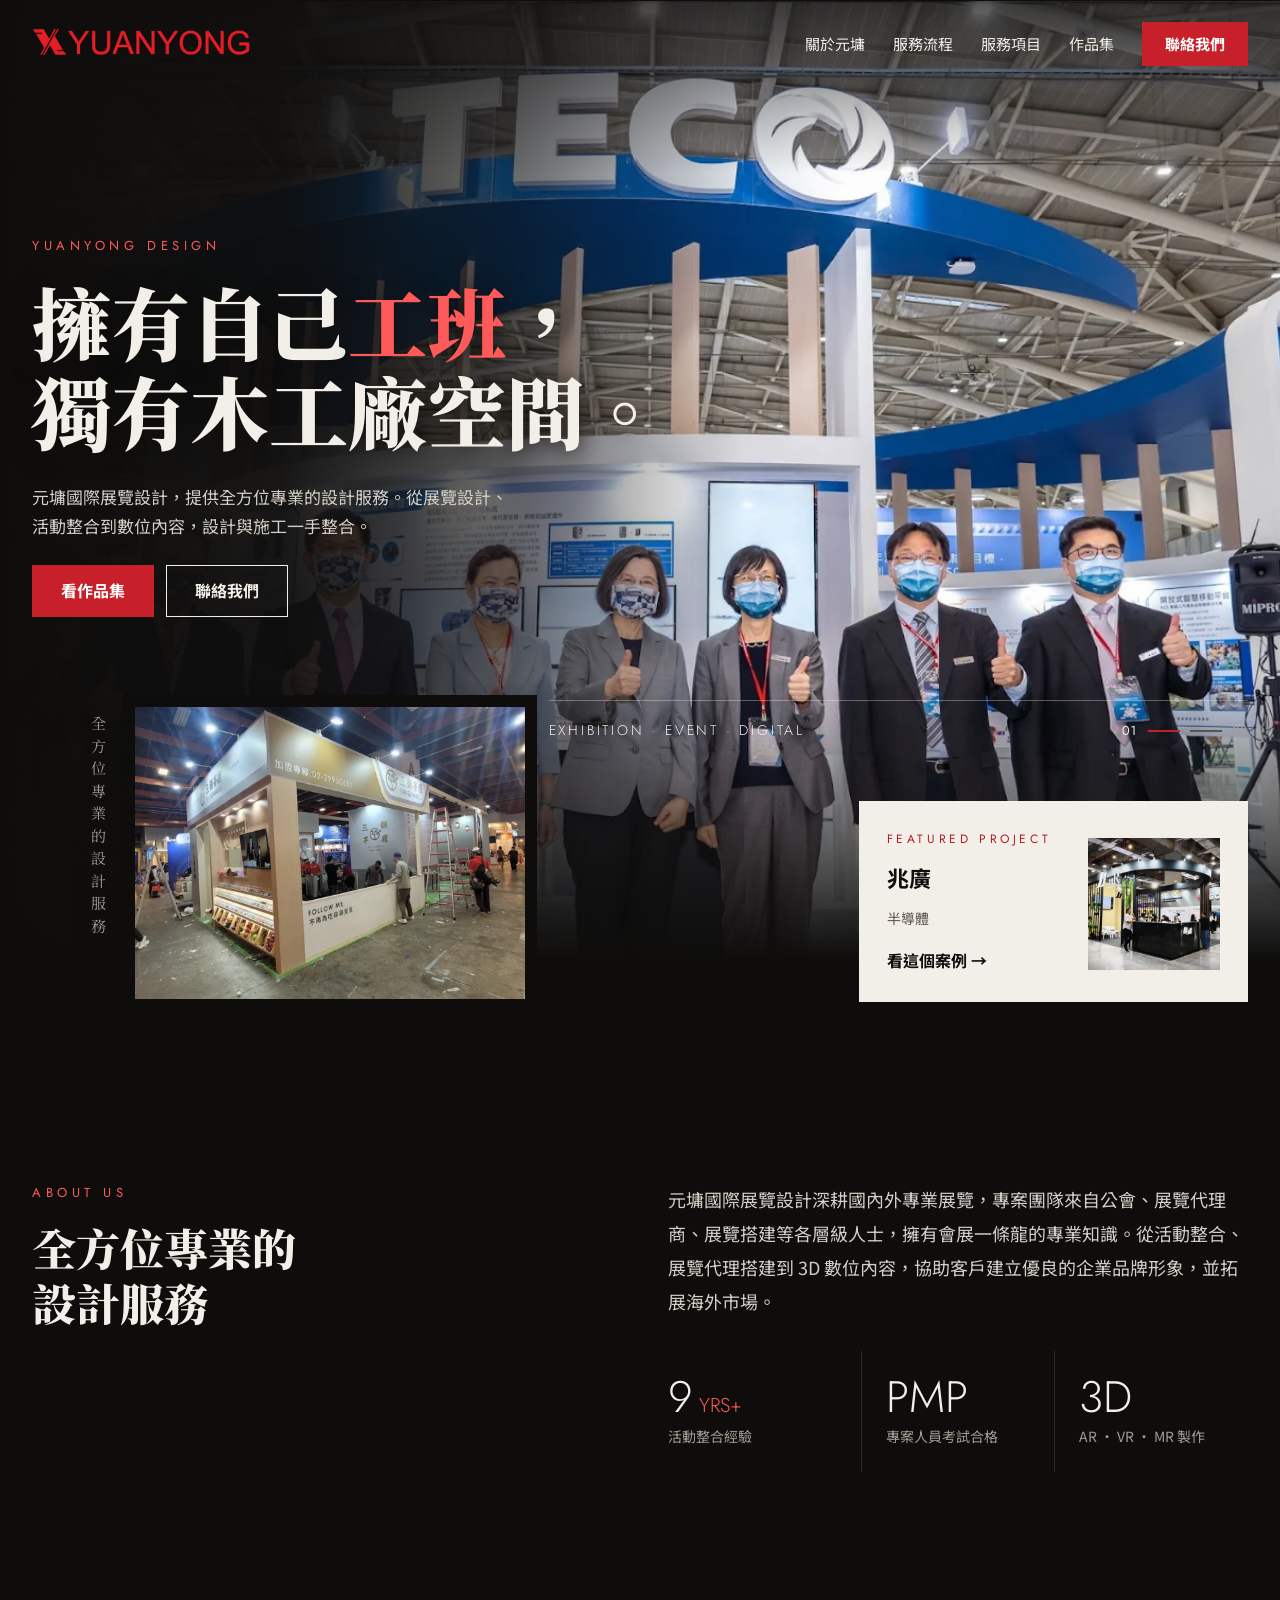
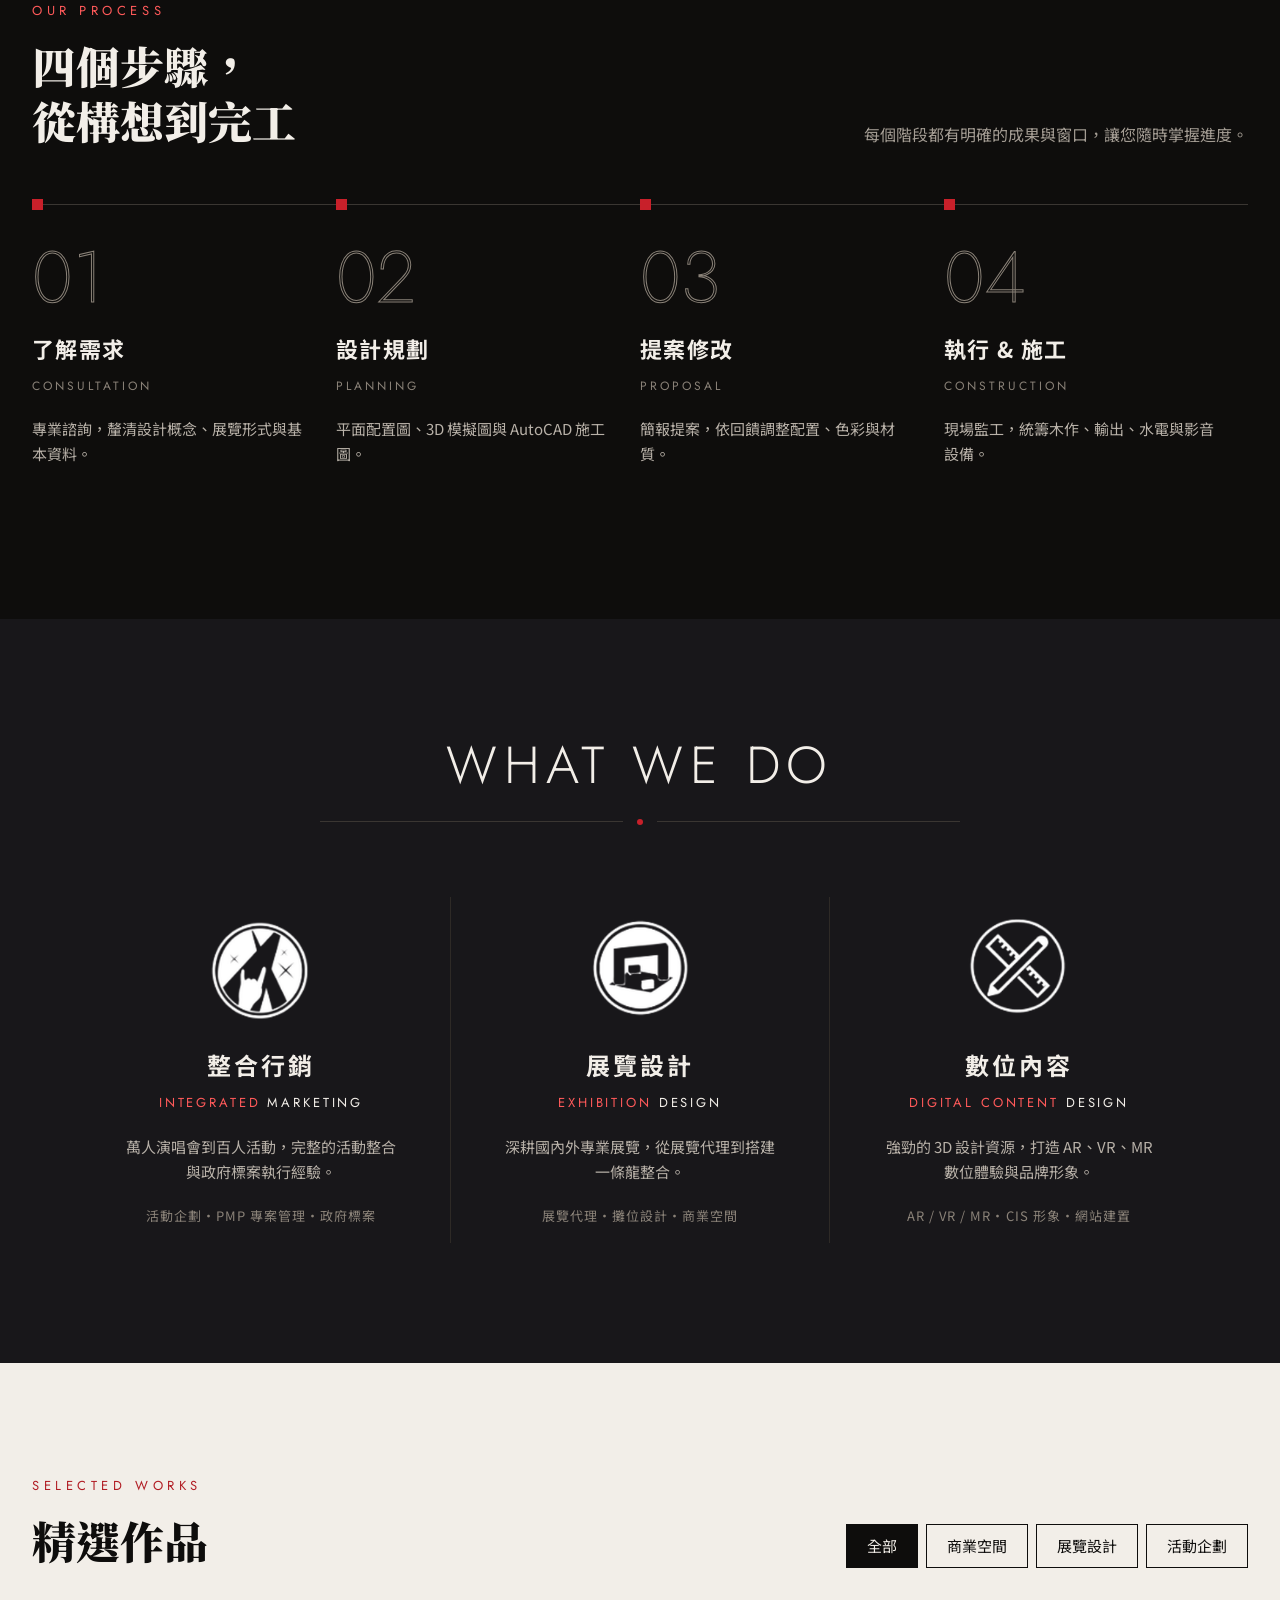
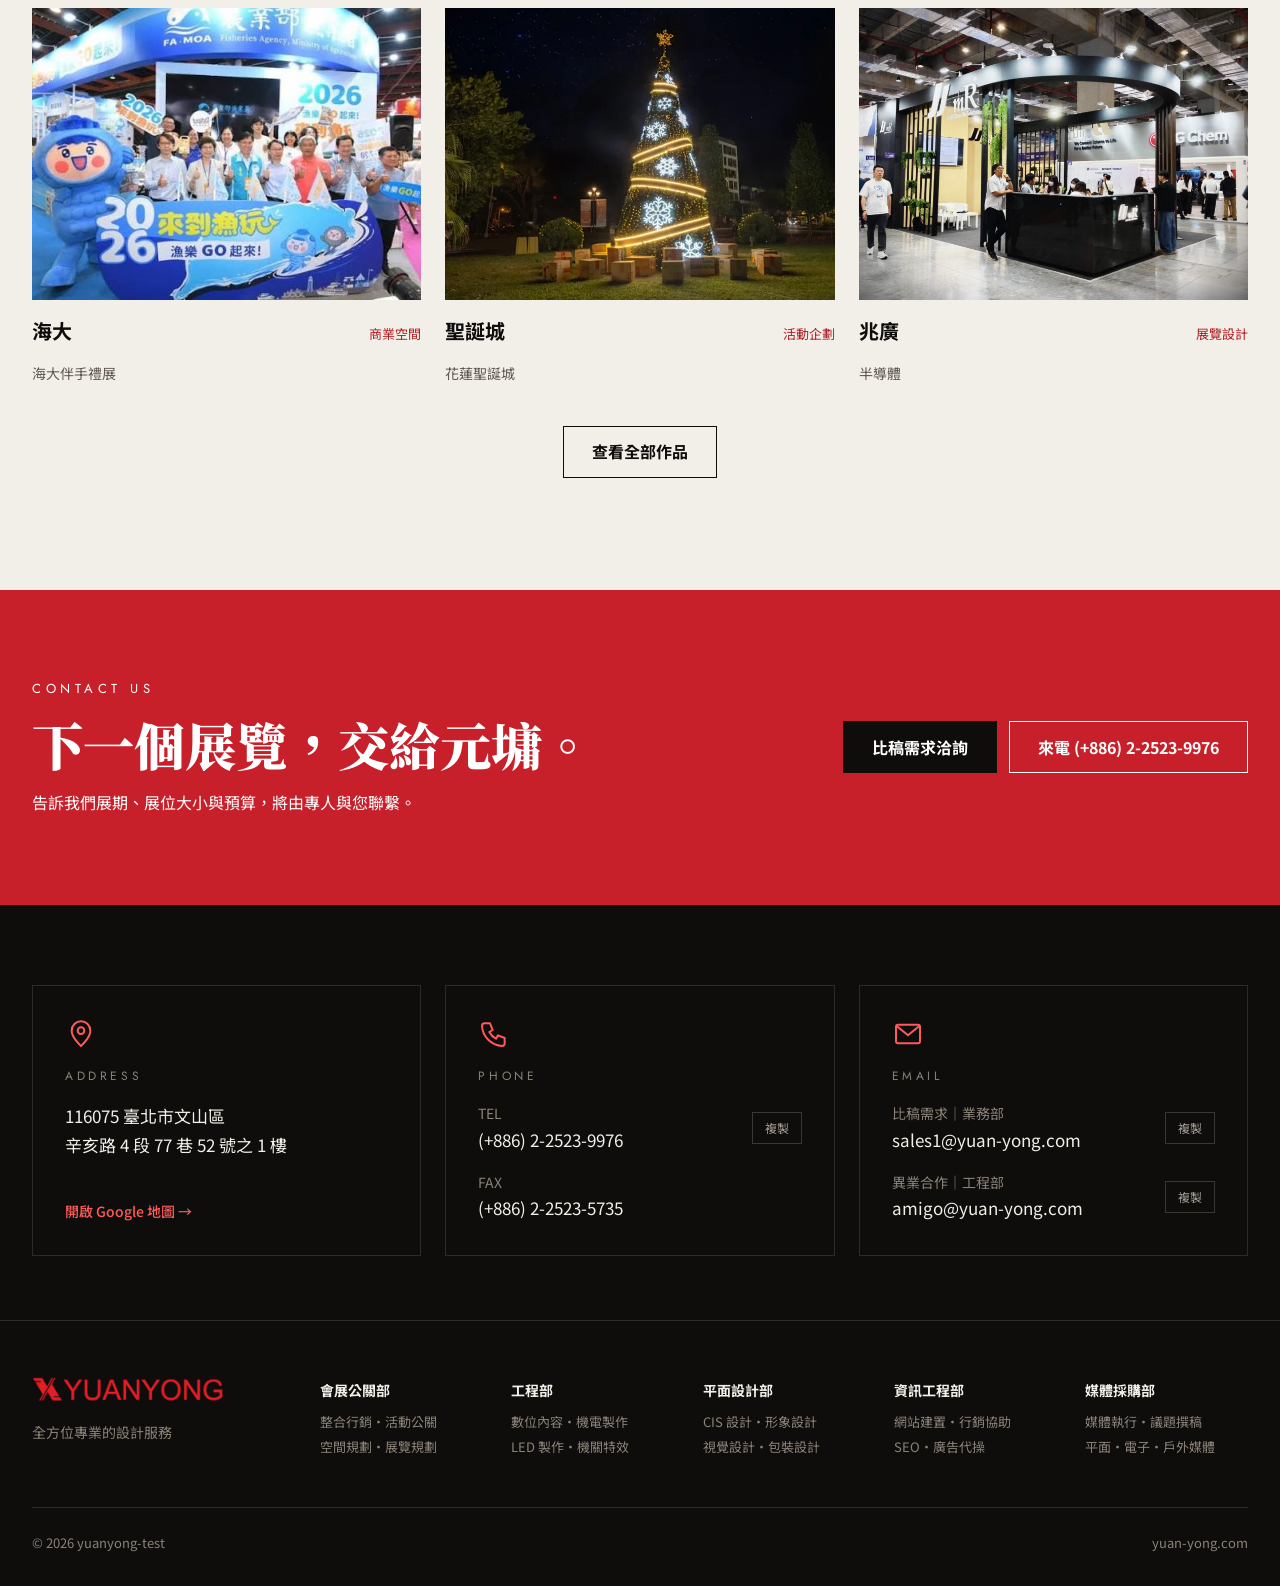
==== index.html @ bd498bcc "元墉官網靜態預覽版" ====
<!doctype html>
<html lang="zh-TW">
<head>
<meta name="robots" content="noindex, nofollow">
<meta charset="UTF-8">
<meta name="viewport" content="width=device-width, initial-scale=1, viewport-fit=cover">
<title>yuanyong-test</title>

<link rel='dns-prefetch' href='./' />
<link rel='dns-prefetch' href='//fonts.googleapis.com' />
<link href='https://fonts.gstatic.com' crossorigin rel='preconnect' />
<style id="wp-img-auto-sizes-contain-inline-css">
img:is([sizes=auto i],[sizes^="auto," i]){contain-intrinsic-size:3000px 1500px}
/*# sourceURL=wp-img-auto-sizes-contain-inline-css */
</style>
<style id="wp-block-library-inline-css">
:root{--wp-block-synced-color:#7a00df;--wp-block-synced-color--rgb:122,0,223;--wp-bound-block-color:var(--wp-block-synced-color);--wp-editor-canvas-background:#ddd;--wp-admin-theme-color:#007cba;--wp-admin-theme-color--rgb:0,124,186;--wp-admin-theme-color-darker-10:#006ba1;--wp-admin-theme-color-darker-10--rgb:0,107,160.5;--wp-admin-theme-color-darker-20:#005a87;--wp-admin-theme-color-darker-20--rgb:0,90,135;--wp-admin-border-width-focus:2px}@media (min-resolution:192dpi){:root{--wp-admin-border-width-focus:1.5px}}.wp-element-button{cursor:pointer}:root .has-very-light-gray-background-color{background-color:#eee}:root .has-very-dark-gray-background-color{background-color:#313131}:root .has-very-light-gray-color{color:#eee}:root .has-very-dark-gray-color{color:#313131}:root .has-vivid-green-cyan-to-vivid-cyan-blue-gradient-background{background:linear-gradient(135deg,#00d084,#0693e3)}:root .has-purple-crush-gradient-background{background:linear-gradient(135deg,#34e2e4,#4721fb 50%,#ab1dfe)}:root .has-hazy-dawn-gradient-background{background:linear-gradient(135deg,#faaca8,#dad0ec)}:root .has-subdued-olive-gradient-background{background:linear-gradient(135deg,#fafae1,#67a671)}:root .has-atomic-cream-gradient-background{background:linear-gradient(135deg,#fdd79a,#004a59)}:root .has-nightshade-gradient-background{background:linear-gradient(135deg,#330968,#31cdcf)}:root .has-midnight-gradient-background{background:linear-gradient(135deg,#020381,#2874fc)}:root{--wp--preset--font-size--normal:16px;--wp--preset--font-size--huge:42px}.has-regular-font-size{font-size:1em}.has-larger-font-size{font-size:2.625em}.has-normal-font-size{font-size:var(--wp--preset--font-size--normal)}.has-huge-font-size{font-size:var(--wp--preset--font-size--huge)}:root .has-text-align-center{text-align:center}:root .has-text-align-left{text-align:left}:root .has-text-align-right{text-align:right}.has-fit-text{white-space:nowrap!important}#end-resizable-editor-section{display:none}.aligncenter{clear:both}.items-justified-left{justify-content:flex-start}.items-justified-center{justify-content:center}.items-justified-right{justify-content:flex-end}.items-justified-space-between{justify-content:space-between}.screen-reader-text{word-wrap:normal!important;border:0;clip-path:inset(50%);height:1px;margin:-1px;overflow:hidden;padding:0;position:absolute;width:1px;word-break:normal!important}.screen-reader-text:focus{background-color:#ddd;clip-path:none;color:#444;display:block;font-size:1em;height:auto;left:5px;line-height:normal;padding:15px 23px 14px;text-decoration:none;top:5px;width:auto;z-index:100000}html :where(.has-border-color){border-style:solid}html :where([style^=border-color],[style*=";border-color"],[style*="; border-color"]){border-style:solid}html :where([style^=border-top-color],[style*=";border-top-color"],[style*="; border-top-color"]){border-top-style:solid}html :where([style^=border-right-color],[style*=";border-right-color"],[style*="; border-right-color"]){border-right-style:solid}html :where([style^=border-bottom-color],[style*=";border-bottom-color"],[style*="; border-bottom-color"]){border-bottom-style:solid}html :where([style^=border-left-color],[style*=";border-left-color"],[style*="; border-left-color"]){border-left-style:solid}html :where([style^=border-width],[style*=";border-width"],[style*="; border-width"]){border-style:solid}html :where([style^=border-top-width],[style*=";border-top-width"],[style*="; border-top-width"]){border-top-style:solid}html :where([style^=border-right-width],[style*=";border-right-width"],[style*="; border-right-width"]){border-right-style:solid}html :where([style^=border-bottom-width],[style*=";border-bottom-width"],[style*="; border-bottom-width"]){border-bottom-style:solid}html :where([style^=border-left-width],[style*=";border-left-width"],[style*="; border-left-width"]){border-left-style:solid}html :where(img[class*=wp-image-]){height:auto;max-width:100%}:where(figure){margin:0 0 1em}html :where(.is-position-sticky){--wp-admin--admin-bar--position-offset:var(--wp-admin--admin-bar--height,0px)}@media screen and (max-width:600px){html :where(.is-position-sticky){--wp-admin--admin-bar--position-offset:0px}}

/*# sourceURL=/wp-includes/css/dist/block-library/common.min.css */
</style>
<style id="classic-theme-styles-inline-css">
/*! This file is auto-generated */
.wp-block-button__link{color:#fff;background-color:#32373c;border-radius:9999px;box-shadow:none;text-decoration:none;padding:calc(.667em + 2px) calc(1.333em + 2px);font-size:1.125em}.wp-block-file__button{background:#32373c;color:#fff;text-decoration:none}
/*# sourceURL=/wp-includes/css/classic-themes.min.css */
</style>

<style id="global-styles-inline-css">
:root{--wp--preset--aspect-ratio--square: 1;--wp--preset--aspect-ratio--4-3: 4/3;--wp--preset--aspect-ratio--3-4: 3/4;--wp--preset--aspect-ratio--3-2: 3/2;--wp--preset--aspect-ratio--2-3: 2/3;--wp--preset--aspect-ratio--16-9: 16/9;--wp--preset--aspect-ratio--9-16: 9/16;--wp--preset--color--black: #000000;--wp--preset--color--cyan-bluish-gray: #abb8c3;--wp--preset--color--white: #ffffff;--wp--preset--color--pale-pink: #f78da7;--wp--preset--color--vivid-red: #cf2e2e;--wp--preset--color--luminous-vivid-orange: #ff6900;--wp--preset--color--luminous-vivid-amber: #fcb900;--wp--preset--color--light-green-cyan: #7bdcb5;--wp--preset--color--vivid-green-cyan: #00d084;--wp--preset--color--pale-cyan-blue: #8ed1fc;--wp--preset--color--vivid-cyan-blue: #0693e3;--wp--preset--color--vivid-purple: #9b51e0;--wp--preset--gradient--vivid-cyan-blue-to-vivid-purple: linear-gradient(135deg,rgb(6,147,227) 0%,rgb(155,81,224) 100%);--wp--preset--gradient--light-green-cyan-to-vivid-green-cyan: linear-gradient(135deg,rgb(122,220,180) 0%,rgb(0,208,130) 100%);--wp--preset--gradient--luminous-vivid-amber-to-luminous-vivid-orange: linear-gradient(135deg,rgb(252,185,0) 0%,rgb(255,105,0) 100%);--wp--preset--gradient--luminous-vivid-orange-to-vivid-red: linear-gradient(135deg,rgb(255,105,0) 0%,rgb(207,46,46) 100%);--wp--preset--gradient--very-light-gray-to-cyan-bluish-gray: linear-gradient(135deg,rgb(238,238,238) 0%,rgb(169,184,195) 100%);--wp--preset--gradient--cool-to-warm-spectrum: linear-gradient(135deg,rgb(74,234,220) 0%,rgb(151,120,209) 20%,rgb(207,42,186) 40%,rgb(238,44,130) 60%,rgb(251,105,98) 80%,rgb(254,248,76) 100%);--wp--preset--gradient--blush-light-purple: linear-gradient(135deg,rgb(255,206,236) 0%,rgb(152,150,240) 100%);--wp--preset--gradient--blush-bordeaux: linear-gradient(135deg,rgb(254,205,165) 0%,rgb(254,45,45) 50%,rgb(107,0,62) 100%);--wp--preset--gradient--luminous-dusk: linear-gradient(135deg,rgb(255,203,112) 0%,rgb(199,81,192) 50%,rgb(65,88,208) 100%);--wp--preset--gradient--pale-ocean: linear-gradient(135deg,rgb(255,245,203) 0%,rgb(182,227,212) 50%,rgb(51,167,181) 100%);--wp--preset--gradient--electric-grass: linear-gradient(135deg,rgb(202,248,128) 0%,rgb(113,206,126) 100%);--wp--preset--gradient--midnight: linear-gradient(135deg,rgb(2,3,129) 0%,rgb(40,116,252) 100%);--wp--preset--font-size--small: 13px;--wp--preset--font-size--medium: 20px;--wp--preset--font-size--large: 36px;--wp--preset--font-size--x-large: 42px;--wp--preset--spacing--20: 0.44rem;--wp--preset--spacing--30: 0.67rem;--wp--preset--spacing--40: 1rem;--wp--preset--spacing--50: 1.5rem;--wp--preset--spacing--60: 2.25rem;--wp--preset--spacing--70: 3.38rem;--wp--preset--spacing--80: 5.06rem;--wp--preset--shadow--natural: 6px 6px 9px rgba(0, 0, 0, 0.2);--wp--preset--shadow--deep: 12px 12px 50px rgba(0, 0, 0, 0.4);--wp--preset--shadow--sharp: 6px 6px 0px rgba(0, 0, 0, 0.2);--wp--preset--shadow--outlined: 6px 6px 0px -3px rgb(255, 255, 255), 6px 6px rgb(0, 0, 0);--wp--preset--shadow--crisp: 6px 6px 0px rgb(0, 0, 0);}.wp-block-button{--wp--preset--dimension--25: 25%;--wp--preset--dimension--50: 50%;--wp--preset--dimension--75: 75%;--wp--preset--dimension--100: 100%;}:where(body) { margin: 0; }:where(.is-layout-flex){gap: 0.5em;}:where(.is-layout-grid){gap: 0.5em;}body .is-layout-flex{display: flex;}.is-layout-flex{flex-wrap: wrap;align-items: center;}.is-layout-flex > :is(*, div){margin: 0;}body .is-layout-grid{display: grid;}.is-layout-grid > :is(*, div){margin: 0;}body{padding-top: 0px;padding-right: 0px;padding-bottom: 0px;padding-left: 0px;}:root :where(.wp-element-button, .wp-block-button__link){background-color: #32373c;border-width: 0;color: #fff;font-family: inherit;font-size: inherit;font-style: inherit;font-weight: inherit;letter-spacing: inherit;line-height: inherit;padding-top: calc(0.667em + 2px);padding-right: calc(1.333em + 2px);padding-bottom: calc(0.667em + 2px);padding-left: calc(1.333em + 2px);text-decoration: none;text-transform: inherit;}.has-black-color{color: var(--wp--preset--color--black) !important;}.has-cyan-bluish-gray-color{color: var(--wp--preset--color--cyan-bluish-gray) !important;}.has-white-color{color: var(--wp--preset--color--white) !important;}.has-pale-pink-color{color: var(--wp--preset--color--pale-pink) !important;}.has-vivid-red-color{color: var(--wp--preset--color--vivid-red) !important;}.has-luminous-vivid-orange-color{color: var(--wp--preset--color--luminous-vivid-orange) !important;}.has-luminous-vivid-amber-color{color: var(--wp--preset--color--luminous-vivid-amber) !important;}.has-light-green-cyan-color{color: var(--wp--preset--color--light-green-cyan) !important;}.has-vivid-green-cyan-color{color: var(--wp--preset--color--vivid-green-cyan) !important;}.has-pale-cyan-blue-color{color: var(--wp--preset--color--pale-cyan-blue) !important;}.has-vivid-cyan-blue-color{color: var(--wp--preset--color--vivid-cyan-blue) !important;}.has-vivid-purple-color{color: var(--wp--preset--color--vivid-purple) !important;}.has-black-background-color{background-color: var(--wp--preset--color--black) !important;}.has-cyan-bluish-gray-background-color{background-color: var(--wp--preset--color--cyan-bluish-gray) !important;}.has-white-background-color{background-color: var(--wp--preset--color--white) !important;}.has-pale-pink-background-color{background-color: var(--wp--preset--color--pale-pink) !important;}.has-vivid-red-background-color{background-color: var(--wp--preset--color--vivid-red) !important;}.has-luminous-vivid-orange-background-color{background-color: var(--wp--preset--color--luminous-vivid-orange) !important;}.has-luminous-vivid-amber-background-color{background-color: var(--wp--preset--color--luminous-vivid-amber) !important;}.has-light-green-cyan-background-color{background-color: var(--wp--preset--color--light-green-cyan) !important;}.has-vivid-green-cyan-background-color{background-color: var(--wp--preset--color--vivid-green-cyan) !important;}.has-pale-cyan-blue-background-color{background-color: var(--wp--preset--color--pale-cyan-blue) !important;}.has-vivid-cyan-blue-background-color{background-color: var(--wp--preset--color--vivid-cyan-blue) !important;}.has-vivid-purple-background-color{background-color: var(--wp--preset--color--vivid-purple) !important;}.has-black-border-color{border-color: var(--wp--preset--color--black) !important;}.has-cyan-bluish-gray-border-color{border-color: var(--wp--preset--color--cyan-bluish-gray) !important;}.has-white-border-color{border-color: var(--wp--preset--color--white) !important;}.has-pale-pink-border-color{border-color: var(--wp--preset--color--pale-pink) !important;}.has-vivid-red-border-color{border-color: var(--wp--preset--color--vivid-red) !important;}.has-luminous-vivid-orange-border-color{border-color: var(--wp--preset--color--luminous-vivid-orange) !important;}.has-luminous-vivid-amber-border-color{border-color: var(--wp--preset--color--luminous-vivid-amber) !important;}.has-light-green-cyan-border-color{border-color: var(--wp--preset--color--light-green-cyan) !important;}.has-vivid-green-cyan-border-color{border-color: var(--wp--preset--color--vivid-green-cyan) !important;}.has-pale-cyan-blue-border-color{border-color: var(--wp--preset--color--pale-cyan-blue) !important;}.has-vivid-cyan-blue-border-color{border-color: var(--wp--preset--color--vivid-cyan-blue) !important;}.has-vivid-purple-border-color{border-color: var(--wp--preset--color--vivid-purple) !important;}.has-vivid-cyan-blue-to-vivid-purple-gradient-background{background: var(--wp--preset--gradient--vivid-cyan-blue-to-vivid-purple) !important;}.has-light-green-cyan-to-vivid-green-cyan-gradient-background{background: var(--wp--preset--gradient--light-green-cyan-to-vivid-green-cyan) !important;}.has-luminous-vivid-amber-to-luminous-vivid-orange-gradient-background{background: var(--wp--preset--gradient--luminous-vivid-amber-to-luminous-vivid-orange) !important;}.has-luminous-vivid-orange-to-vivid-red-gradient-background{background: var(--wp--preset--gradient--luminous-vivid-orange-to-vivid-red) !important;}.has-very-light-gray-to-cyan-bluish-gray-gradient-background{background: var(--wp--preset--gradient--very-light-gray-to-cyan-bluish-gray) !important;}.has-cool-to-warm-spectrum-gradient-background{background: var(--wp--preset--gradient--cool-to-warm-spectrum) !important;}.has-blush-light-purple-gradient-background{background: var(--wp--preset--gradient--blush-light-purple) !important;}.has-blush-bordeaux-gradient-background{background: var(--wp--preset--gradient--blush-bordeaux) !important;}.has-luminous-dusk-gradient-background{background: var(--wp--preset--gradient--luminous-dusk) !important;}.has-pale-ocean-gradient-background{background: var(--wp--preset--gradient--pale-ocean) !important;}.has-electric-grass-gradient-background{background: var(--wp--preset--gradient--electric-grass) !important;}.has-midnight-gradient-background{background: var(--wp--preset--gradient--midnight) !important;}.has-small-font-size{font-size: var(--wp--preset--font-size--small) !important;}.has-medium-font-size{font-size: var(--wp--preset--font-size--medium) !important;}.has-large-font-size{font-size: var(--wp--preset--font-size--large) !important;}.has-x-large-font-size{font-size: var(--wp--preset--font-size--x-large) !important;}
/*# sourceURL=global-styles-inline-css */
</style>

<link rel='stylesheet' id='yy-fonts-css' href='https://fonts.googleapis.com/css2?family=Noto+Sans+TC:wght@400;500;700&#038;family=Noto+Serif+TC:wght@600;900&#038;family=Jost:wght@200;300;400;500&#038;display=swap' media='all' />
<link rel='stylesheet' id='yy-main-css' href='wp-content/themes/yuanyong/assets/css/main.css' media='all' />
</head>
<body class="home blog wp-theme-yuanyong">

<header class="site-header">
	<div class="wrap">
		<a class="logo" href="./" aria-label="yuanyong-test 首頁"><img src="wp-content/themes/yuanyong/assets/img/logo-red.png" alt="yuanyong-test" style="height:32px;width:auto"></a>
		<button class="menu-btn" type="button" aria-expanded="false" aria-controls="site-nav" aria-label="開啟選單">
			<svg viewBox="0 0 24 24" fill="none" stroke="currentColor" stroke-width="1.5" aria-hidden="true"><path d="M3 7h18M3 12h18M3 17h18"></path></svg>
		</button>
		<nav class="nav" id="site-nav" aria-label="主選單">
			<a href="./#about">關於元墉</a>
			<a href="./#process">服務流程</a>
			<a href="./#service">服務項目</a>
			<a href="works/">作品集</a>
			<a class="btn btn-red" href="./#contact">聯絡我們</a>
		</nav>
	</div>
</header>

<main id="top">

	<section class="hero" aria-label="首頁主視覺">
		<div class="hero-slides">
												<div class="media is-active"><img width="1360" height="906" src="wp-content/uploads/2026/10/unnamed-1.webp" class="attachment-yy-hero size-yy-hero" alt="" loading="eager" fetchpriority="high" decoding="async" srcset="wp-content/uploads/2026/10/unnamed-1.webp 1360w, wp-content/uploads/2026/10/unnamed-1-300x200.webp 300w, wp-content/uploads/2026/10/unnamed-1-1024x682.webp 1024w, wp-content/uploads/2026/10/unnamed-1-768x512.webp 768w" sizes="(max-width: 1360px) 100vw, 1360px" /></div>
									<div class="media"><img width="1360" height="767" src="wp-content/uploads/2026/10/unnamed.webp" class="attachment-yy-hero size-yy-hero" alt="" loading="lazy" fetchpriority="auto" decoding="async" srcset="wp-content/uploads/2026/10/unnamed.webp 1360w, wp-content/uploads/2026/10/unnamed-300x169.webp 300w, wp-content/uploads/2026/10/unnamed-1024x578.webp 1024w, wp-content/uploads/2026/10/unnamed-768x433.webp 768w" sizes="auto, (max-width: 1360px) 100vw, 1360px" /></div>
									</div>
		<div class="hero-fade" aria-hidden="true"></div>

		<div class="wrap hero-grid">
			<div class="hero-title">
				<p class="eyebrow">YUANYONG DESIGN</p>
				<h1>擁有自己<em>工班</em>，<br>
獨有木工廠空間。</h1>
			</div>
			<div class="hero-intro">
				<p>元墉國際展覽設計，提供全方位專業的設計服務。從展覽設計、活動整合到數位內容，設計與施工一手整合。</p>
				<div class="btn-row">
					<a class="btn btn-red" href="#works">看作品集</a>
					<a class="btn btn-line" href="#contact">聯絡我們</a>
				</div>
			</div>
			<div class="hero-bar">
				<div class="bar-in">
					<span class="tag">EXHIBITION · EVENT · DIGITAL</span>
											<div class="dots" role="group" aria-label="切換主視覺">
							<span class="cur">01</span>
															<button type="button" aria-label="第 1 張" aria-current="true"></button>
															<button type="button" aria-label="第 2 張" aria-current="false"></button>
														<span class="total">02</span>
						</div>
									</div>
			</div>
			<div class="hero-vert" aria-hidden="true">全方位專業的設計服務</div>
			<div class="media warm hero-detail"><img width="1024" height="578" src="wp-content/uploads/2026/10/unnamed-1024x578.webp" class="attachment-large size-large" alt="" loading="lazy" decoding="async" srcset="wp-content/uploads/2026/10/unnamed-1024x578.webp 1024w, wp-content/uploads/2026/10/unnamed-300x169.webp 300w, wp-content/uploads/2026/10/unnamed-768x433.webp 768w, wp-content/uploads/2026/10/unnamed.webp 1360w" sizes="auto, (max-width: 1024px) 100vw, 1024px" /></div>							<div class="hero-card">
											<a class="thumb" href="works/%E5%85%83%E5%A2%89test/" tabindex="-1" aria-hidden="true"><img width="960" height="720" src="wp-content/uploads/2026/10/%E5%85%86%E5%BB%A3%E5%AF%A6%E6%99%AF%E7%85%A7-960x720.jpg" class="attachment-yy-card size-yy-card wp-post-image" alt="" decoding="async" srcset="wp-content/uploads/2026/10/%E5%85%86%E5%BB%A3%E5%AF%A6%E6%99%AF%E7%85%A7-960x720.jpg 960w, wp-content/uploads/2026/10/%E5%85%86%E5%BB%A3%E5%AF%A6%E6%99%AF%E7%85%A7-300x225.jpg 300w, wp-content/uploads/2026/10/%E5%85%86%E5%BB%A3%E5%AF%A6%E6%99%AF%E7%85%A7-1024x768.jpg 1024w, wp-content/uploads/2026/10/%E5%85%86%E5%BB%A3%E5%AF%A6%E6%99%AF%E7%85%A7-768x576.jpg 768w, wp-content/uploads/2026/10/%E5%85%86%E5%BB%A3%E5%AF%A6%E6%99%AF%E7%85%A7.jpg 1477w" sizes="(max-width: 960px) 100vw, 960px" /></a>
										<span class="k">FEATURED PROJECT</span>
					<strong>兆廣</strong>
					<span>半導體</span>					<a href="works/%E5%85%83%E5%A2%89test/">看這個案例 →</a>
				</div>
					</div>
	</section>

	<section id="about" class="wrap about" aria-labelledby="about-title">
		<div>
			<p class="eyebrow">ABOUT US</p>
			<h2 class="h-serif" id="about-title">全方位專業的<br>
設計服務</h2>
		</div>
		<div class="body">
			<p>元墉國際展覽設計深耕國內外專業展覽，專案團隊來自公會、展覽代理商、展覽搭建等各層級人士，擁有會展一條龍的專業知識。從活動整合、展覽代理搭建到 3D 數位內容，協助客戶建立優良的企業品牌形象，並拓展海外市場。</p>
			<div class="stats">
															<div>
							<b>9<small> YRS+</small></b>
							<span>活動整合經驗</span>
						</div>
																				<div>
							<b>PMP</b>
							<span>專案人員考試合格</span>
						</div>
																				<div>
							<b>3D</b>
							<span>AR · VR · MR 製作</span>
						</div>
												</div>
		</div>
	</section>

	<section id="process" class="wrap process" aria-labelledby="process-title">
		<div class="sec-head">
			<div>
				<p class="eyebrow">OUR PROCESS</p>
				<h2 class="h-serif" id="process-title">四個步驟，<br>
從構想到完工</h2>
			</div>
			<p class="lede">每個階段都有明確的成果與窗口，讓您隨時掌握進度。</p>
		</div>
		<ol class="steps">
							<li class="step">
					<div class="step-top">
						<span class="step-num" aria-hidden="true">01</span>
					</div>
					<div class="step-head"><h3>了解需求</h3><span class="en">CONSULTATION</span></div>
					<p>專業諮詢，釐清設計概念、展覽形式與基本資料。</p>
				</li>
							<li class="step">
					<div class="step-top">
						<span class="step-num" aria-hidden="true">02</span>
					</div>
					<div class="step-head"><h3>設計規劃</h3><span class="en">PLANNING</span></div>
					<p>平面配置圖、3D 模擬圖與 AutoCAD 施工圖。</p>
				</li>
							<li class="step">
					<div class="step-top">
						<span class="step-num" aria-hidden="true">03</span>
					</div>
					<div class="step-head"><h3>提案修改</h3><span class="en">PROPOSAL</span></div>
					<p>簡報提案，依回饋調整配置、色彩與材質。</p>
				</li>
							<li class="step">
					<div class="step-top">
						<span class="step-num" aria-hidden="true">04</span>
					</div>
					<div class="step-head"><h3>執行 &amp; 施工</h3><span class="en">CONSTRUCTION</span></div>
					<p>現場監工，統籌木作、輸出、水電與影音設備。</p>
				</li>
					</ol>
	</section>

	<section id="service" class="services" aria-labelledby="service-title">
		<div class="wrap">
			<div class="center-head">
				<h2 class="h-latin" id="service-title">WHAT WE DO</h2>
				<div class="divider-dot" aria-hidden="true"><span></span><i></i><span></span></div>
			</div>
			<div class="svc-grid">
									<article class="svc">
						<img src="wp-content/themes/yuanyong/assets/img/icon-marketing.png" alt="" width="112" height="112">						<div class="svc-name">
							<h3>整合行銷</h3>
							<span class="en"><em>INTEGRATED</em> MARKETING</span>
						</div>
						<p>萬人演唱會到百人活動，完整的活動整合與政府標案執行經驗。</p>
						<span class="keys">活動企劃・PMP 專案管理・政府標案</span>
					</article>
									<article class="svc">
						<img src="wp-content/themes/yuanyong/assets/img/icon-exhibition.png" alt="" width="112" height="112">						<div class="svc-name">
							<h3>展覽設計</h3>
							<span class="en"><em>EXHIBITION</em> DESIGN</span>
						</div>
						<p>深耕國內外專業展覽，從展覽代理到搭建一條龍整合。</p>
						<span class="keys">展覽代理・攤位設計・商業空間</span>
					</article>
									<article class="svc">
						<img src="wp-content/themes/yuanyong/assets/img/icon-digital.png" alt="" width="112" height="112">						<div class="svc-name">
							<h3>數位內容</h3>
							<span class="en"><em>DIGITAL CONTENT</em> DESIGN</span>
						</div>
						<p>強勁的 3D 設計資源，打造 AR、VR、MR 數位體驗與品牌形象。</p>
						<span class="keys">AR / VR / MR・CIS 形象・網站建置</span>
					</article>
							</div>
		</div>
	</section>

	<section id="works" class="works" aria-labelledby="works-title">
		<div class="wrap">
			<div class="sec-head">
				<div>
					<p class="eyebrow">SELECTED WORKS</p>
					<h2 class="h-serif" id="works-title">精選作品</h2>
				</div>
				<div class="filters" role="group" aria-label="作品分類"><button type="button" data-filter="all" aria-pressed="true">全部</button><button type="button" data-filter="space" aria-pressed="false">商業空間</button><button type="button" data-filter="exhibition" aria-pressed="false">展覽設計</button><button type="button" data-filter="event" aria-pressed="false">活動企劃</button></div>			</div>
							<div class="work-grid">
						<a class="work" href="works/%E6%B5%B7%E5%A4%A7/" data-cat="space">
		<div class="media light"><img width="547" height="365" src="wp-content/uploads/2026/10/images.jpg" class="attachment-yy-card size-yy-card" alt="" loading="lazy" decoding="async" srcset="wp-content/uploads/2026/10/images.jpg 547w, wp-content/uploads/2026/10/images-300x200.jpg 300w" sizes="auto, (max-width: 547px) 100vw, 547px" /></div>		<div class="work-meta">
			<strong>海大</strong>
			<span class="cat">商業空間</span>		</div>
		<span class="sub">海大伴手禮展</span>	</a>
		<a class="work" href="works/%E8%81%96%E8%AA%95%E5%9F%8E/" data-cat="event">
		<div class="media light"><img width="640" height="427" src="wp-content/uploads/2026/10/5394408c3361b3cd735a60f33674e697.webp" class="attachment-yy-card size-yy-card" alt="" loading="lazy" decoding="async" srcset="wp-content/uploads/2026/10/5394408c3361b3cd735a60f33674e697.webp 640w, wp-content/uploads/2026/10/5394408c3361b3cd735a60f33674e697-300x200.webp 300w" sizes="auto, (max-width: 640px) 100vw, 640px" /></div>		<div class="work-meta">
			<strong>聖誕城</strong>
			<span class="cat">活動企劃</span>		</div>
		<span class="sub">花蓮聖誕城</span>	</a>
		<a class="work" href="works/%E5%85%83%E5%A2%89test/" data-cat="exhibition">
		<div class="media light"><img width="960" height="720" src="wp-content/uploads/2026/10/%E5%85%86%E5%BB%A3%E5%AF%A6%E6%99%AF%E7%85%A7-960x720.jpg" class="attachment-yy-card size-yy-card" alt="" loading="lazy" decoding="async" srcset="wp-content/uploads/2026/10/%E5%85%86%E5%BB%A3%E5%AF%A6%E6%99%AF%E7%85%A7-960x720.jpg 960w, wp-content/uploads/2026/10/%E5%85%86%E5%BB%A3%E5%AF%A6%E6%99%AF%E7%85%A7-300x225.jpg 300w, wp-content/uploads/2026/10/%E5%85%86%E5%BB%A3%E5%AF%A6%E6%99%AF%E7%85%A7-1024x768.jpg 1024w, wp-content/uploads/2026/10/%E5%85%86%E5%BB%A3%E5%AF%A6%E6%99%AF%E7%85%A7-768x576.jpg 768w, wp-content/uploads/2026/10/%E5%85%86%E5%BB%A3%E5%AF%A6%E6%99%AF%E7%85%A7.jpg 1477w" sizes="auto, (max-width: 960px) 100vw, 960px" /></div>		<div class="work-meta">
			<strong>兆廣</strong>
			<span class="cat">展覽設計</span>		</div>
		<span class="sub">半導體</span>	</a>
					</div>
				<p class="empty">這個分類目前還沒有作品。</p>
						<a class="btn more" href="works/">查看全部作品</a>
		</div>
	</section>

	<section id="contact" aria-labelledby="contact-title">
	<div class="cta">
		<div class="wrap">
			<div class="txt">
				<p class="eyebrow">CONTACT US</p>
				<h2 id="contact-title">下一個展覽，交給元墉。</h2>
				<p>告訴我們展期、展位大小與預算，將由專人與您聯繫。</p>
			</div>
			<div class="btn-row">
				<a class="btn btn-ink" href="mailto:sales1@yuan-yong.com">比稿需求洽詢</a>				<a class="btn btn-white-line" href="tel:+886225239976">來電 (+886) 2-2523-9976</a>			</div>
		</div>
	</div>
	<div class="wrap contact-cards">
		<div class="c-card">
			<svg viewBox="0 0 24 24" fill="none" stroke="#FF5A5A" stroke-width="1.5" stroke-linecap="round" stroke-linejoin="round" aria-hidden="true"><path d="M12 21s-7-6.2-7-11.5a7 7 0 0 1 14 0C19 14.8 12 21 12 21z"></path><circle cx="12" cy="9.5" r="2.5"></circle></svg>
			<span class="k">ADDRESS</span>
			<address class="v" style="font-style: normal">116075 臺北市文山區<br>
辛亥路 4 段 77 巷 52 號之 1 樓</address>
			<a class="map" href="https://www.google.com/maps/search/?api=1&#038;query=%E8%87%BA%E5%8C%97%E5%B8%82%E6%96%87%E5%B1%B1%E5%8D%80%E8%BE%9B%E4%BA%A5%E8%B7%AF4%E6%AE%B577%E5%B7%B752%E8%99%9F" target="_blank" rel="noopener">開啟 Google 地圖 →</a>		</div>
		<div class="c-card">
			<svg viewBox="0 0 24 24" fill="none" stroke="#FF5A5A" stroke-width="1.5" stroke-linecap="round" stroke-linejoin="round" aria-hidden="true"><path d="M5 4h4l2 5-2.5 1.5a11 11 0 0 0 5 5L15 13l5 2v4a2 2 0 0 1-2 2A16 16 0 0 1 3 6a2 2 0 0 1 2-2z"></path></svg>
			<span class="k">PHONE</span>
			<div class="row"><div><small>TEL</small><a class="v" id="c-tel" href="tel:+886225239976" style="text-decoration: none">(+886) 2-2523-9976</a></div><button class="copy" type="button" data-copy="(+886) 2-2523-9976" aria-controls="c-tel">複製</button></div>			<div class="row"><div><small>FAX</small><span class="v">(+886) 2-2523-5735</span></div></div>		</div>
		<div class="c-card">
			<svg viewBox="0 0 24 24" fill="none" stroke="#FF5A5A" stroke-width="1.5" stroke-linecap="round" stroke-linejoin="round" aria-hidden="true"><rect x="3" y="5" width="18" height="14" rx="1.5"></rect><path d="M3.5 6l8.5 7 8.5-7"></path></svg>
			<span class="k">EMAIL</span>
			<div class="row"><div><small>比稿需求｜業務部</small><a class="v" id="c-sales" href="mailto:sales1@yuan-yong.com" style="text-decoration: none">sales1@yuan-yong.com</a></div><button class="copy" type="button" data-copy="sales1@yuan-yong.com" aria-controls="c-sales">複製</button></div>			<div class="row"><div><small>異業合作｜工程部</small><a class="v" id="c-eng" href="mailto:amigo@yuan-yong.com" style="text-decoration: none">amigo@yuan-yong.com</a></div><button class="copy" type="button" data-copy="amigo@yuan-yong.com" aria-controls="c-eng">複製</button></div>		</div>
	</div>
</section>

</main>

<footer class="site-footer">
	<div class="wrap">
		<div class="foot-top">
			<div class="foot-brand">
				<img src="wp-content/themes/yuanyong/assets/img/logo-red.png" alt="yuanyong-test" style="height:28px;width:auto">				<span>全方位專業的設計服務</span>
			</div>
			<div class="depts">
															<div><b>會展公關部</b><span>整合行銷・活動公關<br>
空間規劃・展覽規劃</span></div>
																				<div><b>工程部</b><span>數位內容・機電製作<br>
LED 製作・機關特效</span></div>
																				<div><b>平面設計部</b><span>CIS 設計・形象設計<br>
視覺設計・包裝設計</span></div>
																				<div><b>資訊工程部</b><span>網站建置・行銷協助<br>
SEO・廣告代操</span></div>
																				<div><b>媒體採購部</b><span>媒體執行・議題撰稿<br>
平面・電子・戶外媒體</span></div>
												</div>
		</div>
		<div class="foot-bottom">
			<span>© 2026 yuanyong-test</span>
			<a href="./">yuan-yong.com</a>
		</div>
	</div>
</footer>

<script type="speculationrules">
{"prefetch":[{"source":"document","where":{"and":[{"href_matches":"/*"},{"not":{"href_matches":["/wp-*.php","/wp-admin/*","/wp-content/uploads/*","/wp-content/*","/wp-content/plugins/*","/wp-content/themes/yuanyong/*","/*\\?(.+)"]}},{"not":{"selector_matches":"a[rel~=\"nofollow\"]"}},{"not":{"selector_matches":".no-prefetch, .no-prefetch a"}}]},"eagerness":"conservative"}]}
</script>
<script id="yy-main-js" src="wp-content/themes/yuanyong/assets/js/main.js"></script>
</body>
</html>
---- wp-content/themes/yuanyong/assets/css/main.css ----
/* YUANYONG 元墉國際展覽設計 — site styles
   Layout: dark single-theme, 1280px container, red as the one accent.
   Images: every .media box is a placeholder. Put an <img> inside it to replace the stripes. */
:root {
  --bg: #0E0D0C;
  --bg-2: #18171A;
  --paper: #F2EEE8;
  --fg: #F2EEE8;
  --fg-2: #D4CEC6;
  --muted: #A39C93;
  --dim: #8A8278;
  --line: #2E2A26;
  --line-2: #3A3632;
  --red: #C8202A;
  --red-text: #FF5A5A;
  --red-ink: #B11D24;
  --ink: #0E0D0C;
  --ink-2: #5E5850;
  --ph-a: #1A1816;
  --ph-b: #221F1B;
  --f-sans: 'Noto Sans TC', 'PingFang TC', 'Microsoft JhengHei', sans-serif;
  --f-serif: 'Noto Serif TC', 'PMingLiU', serif;
  --f-latin: 'Jost', 'Futura', 'Century Gothic', sans-serif;
  --wrap: 1280px;
  --gutter: 32px;
  color-scheme: dark;
}

* { box-sizing: border-box; }
html { scroll-behavior: smooth; }
body { margin: 0; background: var(--bg); color: var(--fg); font-family: var(--f-sans); font-size: 16px; line-height: 1.7; -webkit-font-smoothing: antialiased; overflow-x: hidden; }
img { max-width: 100%; display: block; }
[hidden] { display: none !important; }
a { color: inherit; }
a:hover { color: var(--red-text); }
:focus-visible { outline: 2px solid var(--red-text); outline-offset: 3px; }
h1, h2, h3 { text-wrap: balance; }
p { margin: 0; }
.wrap { max-width: var(--wrap); margin: 0 auto; padding-inline: var(--gutter); }

/* ---------- labels & headings ---------- */
.eyebrow { margin: 0; font-family: var(--f-latin); font-size: 13px; letter-spacing: 0.35em; color: var(--red-text); text-transform: uppercase; }
.h-serif { margin: 0; font-family: var(--f-serif); font-weight: 900; font-size: clamp(32px, 3.6vw, 44px); line-height: 1.25; }
.h-latin { margin: 0; font-family: var(--f-latin); font-weight: 300; font-size: clamp(36px, 4.4vw, 52px); letter-spacing: 0.12em; line-height: 1; }
.sec-head { display: flex; flex-wrap: wrap; justify-content: space-between; align-items: flex-end; gap: 24px; }
.sec-head > div:first-child { display: flex; flex-direction: column; gap: 16px; }
section[id] { scroll-margin-top: 88px; }
.sec-head .lede { max-width: 400px; color: var(--muted); }
.center-head { display: flex; flex-direction: column; align-items: center; gap: 28px; text-align: center; }
.divider-dot { width: 100%; max-width: 640px; display: flex; align-items: center; gap: 14px; }
.divider-dot span { flex-grow: 1; height: 1px; background: var(--line-2); }
.divider-dot i { width: 6px; height: 6px; border-radius: 50%; background: var(--red); }

/* ---------- buttons ---------- */
.btn { display: inline-flex; align-items: center; justify-content: center; min-height: 52px; padding: 0 28px; font: inherit; font-weight: 700; text-decoration: none; border: 1px solid transparent; cursor: pointer; transition: background .2s, color .2s, border-color .2s; }
.btn-red { background: var(--red); color: #FFFFFF; }
.btn-red:hover { background: var(--red-ink); color: #FFFFFF; }
.btn-line { border-color: var(--fg); color: var(--fg); background: transparent; }
.btn-line:hover { background: var(--fg); color: var(--ink); }
.btn-ink { background: var(--ink); color: #FFFFFF; }
.btn-ink:hover { background: #2A2724; color: #FFFFFF; }
.btn-white-line { border-color: #FFFFFF; color: #FFFFFF; }
.btn-white-line:hover { background: #FFFFFF; color: var(--red-ink); }
.btn-row { display: flex; flex-wrap: wrap; gap: 12px; }

/* ---------- media placeholder ---------- */
.media { position: relative; overflow: hidden; background: repeating-linear-gradient(135deg, var(--ph-a) 0 14px, var(--ph-b) 14px 28px); max-width: 100%; }
.media.warm { --ph-a: #2A241F; --ph-b: #332C26; }
.media.light { --ph-a: #DDD6CC; --ph-b: #E6E0D7; }
.media.cool { --ph-a: #222024; --ph-b: #2A282C; }
.media::after { content: attr(data-label); position: absolute; inset: 0; display: flex; align-items: center; justify-content: center; padding: 16px; text-align: center; font-size: 13px; color: var(--muted); }
.media.light::after { color: #6B645C; }
.media:has(img)::after { content: none; }
.media img { width: 100%; height: 100%; object-fit: cover; }

/* ---------- header ---------- */
.site-header { position: sticky; top: env(safe-area-inset-top, 0px); z-index: 50; transition: background .3s, border-color .3s; border-bottom: 1px solid transparent; }
.site-header.is-solid { background: rgba(14, 13, 12, 0.92); backdrop-filter: blur(10px); border-bottom-color: var(--line); }
.site-header .wrap { display: flex; justify-content: space-between; align-items: center; gap: 16px; padding-block: 22px; }
.site-header .logo img { height: 32px; width: auto; }
.nav { display: flex; align-items: center; gap: 28px; font-size: 15px; }
.nav a { text-decoration: none; }
.nav a.is-current { color: var(--red-text); }
.nav .btn { min-height: 44px; padding: 0 22px; }
.menu-btn { display: none; width: 44px; height: 44px; border: 1px solid var(--line-2); background: transparent; color: var(--fg); cursor: pointer; align-items: center; justify-content: center; }
.menu-btn svg { width: 22px; height: 22px; }

/* ---------- hero ---------- */
.hero { position: relative; overflow: hidden; margin-top: -88px; padding: 120px 0 140px; }
.hero-slides { position: absolute; left: 0; right: 0; top: 0; height: 960px; }
.hero-slides .media { position: absolute; inset: 0; opacity: 0; transition: opacity 1.2s ease; }
.hero-slides .media.is-active { opacity: 1; }
.hero-slides .media::after { justify-content: flex-end; padding-right: 12vw; }
.hero-fade { position: absolute; left: 0; right: 0; top: 0; height: 960px; pointer-events: none; background: linear-gradient(90deg, var(--bg) 0%, rgba(14,13,12,.95) 22%, rgba(14,13,12,.6) 40%, rgba(14,13,12,0) 58%), linear-gradient(0deg, var(--bg) 0%, rgba(14,13,12,0) 30%), linear-gradient(180deg, rgba(14,13,12,.7) 0%, rgba(14,13,12,0) 18%); }
.hero-ghost { position: absolute; inset: 0; display: flex; flex-direction: column; justify-content: center; font-family: var(--f-latin); font-weight: 200; font-size: clamp(120px, 26vw, 400px); line-height: 0.82; letter-spacing: 0.02em; color: transparent; -webkit-text-stroke: 1px #3A352F; white-space: nowrap; pointer-events: none; user-select: none; }
.hero-ghost span:first-child { align-self: flex-start; margin-left: -1vw; }
.hero-ghost span:last-child { align-self: flex-end; margin-right: -1vw; }
.hero-grid { position: relative; z-index: 2; display: grid; grid-template-columns: repeat(12, minmax(0, 1fr)); column-gap: 24px; }
.hero-title { grid-column: 1 / 9; grid-row: 1; align-self: end; padding-top: 112px; display: flex; flex-direction: column; gap: 20px; }
.hero-title h1 { margin: 0; font-family: var(--f-serif); font-weight: 900; font-size: clamp(40px, 6.2vw, 92px); line-height: 1.12; text-shadow: 0 2px 24px var(--bg); }
.hero-title h1 em { font-style: normal; color: var(--red-text); }
.hero-intro { grid-column: 1 / 6; grid-row: 2; padding: 28px 0 40px; display: flex; flex-direction: column; gap: 24px; }
.hero-intro p { font-size: 17px; color: var(--fg-2); }
.hero-bar { grid-column: 6 / 13; grid-row: 1 / 4; min-height: 640px; display: flex; align-items: flex-end; }
.bar-in { width: 100%; padding: 18px 0; border-top: 1px solid rgba(242,238,232,.33); display: flex; flex-wrap: wrap; justify-content: space-between; align-items: center; gap: 12px; }
.hero-bar .tag { font-family: var(--f-latin); font-weight: 300; font-size: 14px; letter-spacing: 0.2em; }
.dots { display: flex; align-items: center; gap: 10px; font-family: var(--f-latin); font-size: 13px; font-variant-numeric: tabular-nums; }
.dots button { width: 32px; height: 20px; padding: 0; border: 0; background: transparent; cursor: pointer; position: relative; }
.dots button::before { content: ""; position: absolute; left: 0; right: 0; top: 9px; height: 2px; background: #5A544D; transition: background .3s; }
.dots button[aria-current="true"]::before { background: var(--red); }
.dots .total { color: var(--muted); }
.hero-vert { grid-column: 1 / 2; grid-row: 3 / 5; padding-top: 56px; writing-mode: vertical-rl; font-family: var(--f-serif); font-size: 15px; letter-spacing: 0.5em; color: var(--muted); }
.hero-detail { grid-column: 2 / 6; grid-row: 3 / 5; margin-top: 48px; aspect-ratio: 4 / 3; outline: 12px solid var(--bg); z-index: 4; }
.hero-card { grid-column: 9 / 13; grid-row: 4; margin-top: 40px; background: var(--paper); color: var(--ink); padding: 28px; display: flex; flex-direction: column; gap: 10px; position: relative; z-index: 4; }
.hero-card .k { font-family: var(--f-latin); font-size: 12px; letter-spacing: 0.3em; color: var(--red-ink); }
.hero-card strong { font-size: 22px; }
.hero-card span:not(.k) { font-size: 14px; color: var(--ink-2); }
.hero-card a { color: var(--ink); font-weight: 700; text-decoration: none; margin-top: 6px; }
.hero-card a:hover { color: var(--red-ink); }

/* ---------- about ---------- */
.about { display: grid; grid-template-columns: repeat(auto-fit, minmax(320px, 1fr)); gap: 56px; align-items: start; padding-block: 40px 128px; }
.about > div { display: flex; flex-direction: column; gap: 16px; min-width: 0; }
.about .body { gap: 32px; }
.about .body p { font-size: 18px; color: var(--fg-2); line-height: 1.9; }
.stats { display: grid; grid-template-columns: repeat(auto-fit, minmax(150px, 1fr)); gap: 1px; background: var(--line); }
.stats div { background: var(--bg); padding: 24px 24px 24px 0; display: flex; flex-direction: column; gap: 6px; }
.stats div + div { padding-left: 24px; }
.stats b { font-family: var(--f-latin); font-weight: 300; font-size: 44px; line-height: 1; }
.stats b small { font-size: 20px; color: var(--red-text); }
.stats span { font-size: 14px; color: var(--muted); }

/* ---------- process ---------- */
.process { display: flex; flex-direction: column; gap: 56px; padding-block: 0 144px; }
.steps { list-style: none; margin: 0; padding: 0; display: grid; grid-template-columns: repeat(auto-fit, minmax(240px, 1fr)); border-top: 1px solid var(--line-2); }
.step { position: relative; padding: 40px 32px 8px 0; display: flex; flex-direction: column; gap: 20px; }
.step::before { content: ""; position: absolute; top: -6px; left: 0; width: 11px; height: 11px; background: var(--red); }
.step-top { display: flex; align-items: center; justify-content: space-between; gap: 16px; }
.step-num { font-family: var(--f-latin); font-weight: 200; font-size: 72px; line-height: .9; color: transparent; -webkit-text-stroke: 1px var(--dim); }
.step svg { width: 56px; height: 56px; flex-shrink: 0; }
.step h3 { margin: 0; font-size: 22px; letter-spacing: 0.06em; }
.step .en { font-family: var(--f-latin); font-size: 12px; letter-spacing: 0.25em; color: var(--dim); }
.step p { font-size: 15px; color: #B8B1A8; }
.step-head { display: flex; flex-direction: column; gap: 8px; }

/* ---------- services ---------- */
.services { background: var(--bg-2); }
.services .wrap { max-width: 1200px; padding-block: 120px; display: flex; flex-direction: column; gap: 72px; }
.svc-grid { display: grid; grid-template-columns: repeat(auto-fit, minmax(280px, 1fr)); gap: 1px; background: var(--line); }
.svc { background: var(--bg-2); padding: 16px 40px; display: flex; flex-direction: column; align-items: center; text-align: center; gap: 20px; }
.svc img { width: 112px; height: 112px; }
.svc h3 { margin: 0; font-size: 24px; letter-spacing: 0.12em; }
.svc .en { font-family: var(--f-latin); font-size: 13px; letter-spacing: 0.22em; }
.svc .en em { font-style: normal; color: var(--red-text); }
.svc p { font-size: 15px; color: #B8B1A8; max-width: 280px; }
.svc .keys { font-size: 13px; color: var(--dim); letter-spacing: 0.08em; }
.svc-name { display: flex; flex-direction: column; gap: 6px; }

/* ---------- works ---------- */
.works { background: var(--paper); color: var(--ink); }
.works .wrap { padding-block: 112px; display: flex; flex-direction: column; gap: 40px; }
.works .eyebrow { color: var(--red-ink); }
.filters { display: flex; flex-wrap: wrap; gap: 8px; }
.filters button { font: inherit; font-size: 15px; min-height: 44px; padding: 0 20px; border: 1px solid var(--ink); background: transparent; color: var(--ink); cursor: pointer; transition: background .2s, color .2s; }
.filters button:hover { background: rgba(14,13,12,.06); }
.filters button[aria-pressed="true"] { background: var(--ink); color: var(--paper); }
.work-grid { display: grid; grid-template-columns: repeat(auto-fill, minmax(min(340px, 100%), 1fr)); gap: 40px 24px; }
.work { display: flex; flex-direction: column; gap: 14px; text-decoration: none; color: var(--ink); }
.work[hidden] { display: none; }
.work .media { aspect-ratio: 4 / 3; }
.work .media img, .work .media::after { transition: transform .6s ease; }
.work:hover .media img { transform: scale(1.04); }
.work:hover { color: var(--ink); }
.work:hover strong { color: var(--red-ink); }
.work-meta { display: flex; justify-content: space-between; align-items: baseline; gap: 12px; }
.work strong { font-size: 20px; transition: color .2s; }
.work .cat { font-size: 13px; color: var(--red-ink); white-space: nowrap; }
.work .sub { font-size: 14px; color: var(--ink-2); }
.works .more { align-self: center; border-color: var(--ink); color: var(--ink); }
.works .more:hover { background: var(--ink); color: var(--paper); }
.empty { display: none; padding: 48px 0; text-align: center; color: var(--ink-2); }

/* ---------- contact ---------- */
.cta { background: var(--red); color: #FFFFFF; }
.cta .wrap { padding-block: 88px; display: flex; flex-wrap: wrap; justify-content: space-between; align-items: center; gap: 40px; }
.cta .eyebrow { color: #FFFFFF; }
.cta h2 { margin: 0; font-family: var(--f-serif); font-weight: 900; font-size: clamp(30px, 4vw, 52px); line-height: 1.2; }
.cta .txt { display: flex; flex-direction: column; gap: 14px; }
.contact-cards { display: grid; grid-template-columns: repeat(auto-fit, minmax(260px, 1fr)); gap: 24px; padding-block: 80px 64px; }
.c-card { border: 1px solid var(--line); padding: 32px; display: flex; flex-direction: column; gap: 16px; min-width: 0; }
.c-card svg { width: 32px; height: 32px; }
.c-card .k { font-family: var(--f-latin); font-size: 12px; letter-spacing: 0.3em; color: var(--dim); }
.c-card .v { font-size: 17px; line-height: 1.7; overflow-wrap: anywhere; }
.c-card .row { display: flex; flex-wrap: wrap; align-items: center; justify-content: space-between; gap: 4px 12px; }
.c-card .row small { display: block; font-size: 14px; color: var(--dim); }
.c-card .map { margin-top: auto; font-size: 14px; font-weight: 500; color: var(--red-text); text-decoration: none; }
.copy { font: inherit; font-size: 12px; min-height: 32px; padding: 0 12px; border: 1px solid var(--line-2); background: transparent; color: var(--muted); cursor: pointer; }
.copy:hover { border-color: var(--fg); color: var(--fg); }
.copy.is-done { border-color: var(--red-text); color: var(--red-text); }

/* ---------- footer ---------- */
.site-footer { border-top: 1px solid var(--line); }
.site-footer .wrap { padding-block: 56px 32px; display: flex; flex-direction: column; gap: 48px; }
.foot-top { display: flex; flex-wrap: wrap; gap: 48px; }
.foot-brand { flex: 1 1 240px; display: flex; flex-direction: column; gap: 16px; }
.foot-brand img { height: 28px; width: auto; align-self: flex-start; }
.foot-brand span { font-size: 14px; color: var(--dim); }
.depts { flex: 999 1 640px; display: grid; grid-template-columns: repeat(auto-fit, minmax(150px, 1fr)); gap: 28px; font-size: 13px; line-height: 1.9; color: var(--dim); }
.depts div { display: flex; flex-direction: column; gap: 6px; }
.depts b { font-size: 14px; color: var(--fg); }
.foot-bottom { border-top: 1px solid var(--line); padding-top: 24px; display: flex; flex-wrap: wrap; justify-content: space-between; gap: 12px; font-size: 13px; color: var(--dim); }
.foot-bottom a { text-decoration: none; }

/* ---------- project page ---------- */
.crumbs { display: flex; flex-wrap: wrap; justify-content: space-between; align-items: center; gap: 12px; padding-block: 8px 28px; font-size: 14px; color: var(--dim); }
.crumbs a { text-decoration: none; }
.crumbs ol { list-style: none; margin: 0; padding: 0; display: flex; flex-wrap: wrap; gap: 12px; }
.crumbs li + li::before { content: "/"; margin-right: 12px; }
.crumbs li:last-child { color: var(--fg); }
.p-hero { position: relative; }
.p-hero .media { height: clamp(380px, 52vw, 720px); }
.p-hero .fade { position: absolute; inset: 0; pointer-events: none; background: linear-gradient(0deg, var(--bg) 0%, rgba(14,13,12,.8) 22%, rgba(14,13,12,0) 55%); }
.p-hero .wrap { position: absolute; left: 0; right: 0; bottom: 0; padding-block: 0 48px; display: flex; flex-direction: column; gap: 14px; }
.p-hero h1 { margin: 0; font-family: var(--f-serif); font-weight: 900; font-size: clamp(34px, 5vw, 72px); line-height: 1.15; }
.p-hero .sub { font-size: 18px; color: var(--fg-2); }
.facts { margin: 0; display: grid; grid-template-columns: repeat(auto-fit, minmax(160px, 1fr)); border-top: 1px solid var(--fg); border-bottom: 1px solid var(--line); }
.facts div { padding: 24px 24px 24px 0; display: flex; flex-direction: column; gap: 6px; }
.facts dt { font-family: var(--f-latin); font-size: 12px; letter-spacing: 0.3em; color: var(--dim); }
.facts dd { margin: 0; font-size: 16px; }
.overview { display: flex; flex-wrap: wrap; gap: 56px; padding-block: 96px; }
.overview > div:first-child { flex: 1 1 280px; display: flex; flex-direction: column; gap: 12px; }
.overview .text { flex: 999 1 560px; min-width: 0; display: flex; flex-direction: column; gap: 20px; font-size: 17px; line-height: 1.95; color: var(--fg-2); max-width: 760px; }
.img-wide { aspect-ratio: 2 / 1; }
.img-pair { display: grid; grid-template-columns: repeat(auto-fit, minmax(min(320px, 100%), 1fr)); gap: 24px; padding-block: 24px 120px; }
.img-pair .media { aspect-ratio: 4 / 3; }
.compare-sec { background: var(--bg-2); }
.compare-sec .wrap { padding-block: 112px; display: flex; flex-direction: column; gap: 40px; }
.compare { position: relative; aspect-ratio: 16 / 9; max-width: 100%; overflow: hidden; user-select: none; touch-action: pan-y; }
.compare .media { position: absolute; inset: 0; }
.compare .top { clip-path: inset(0 calc(100% - var(--pos, 50%)) 0 0); }
.compare .handle { position: absolute; top: 0; bottom: 0; left: var(--pos, 50%); width: 2px; background: #FFFFFF; transform: translateX(-1px); pointer-events: none; }
.compare .handle::after { content: "◀ ▶"; position: absolute; top: 50%; left: 50%; transform: translate(-50%, -50%); background: var(--red); color: #FFFFFF; font-size: 11px; letter-spacing: 2px; padding: 12px 10px; white-space: nowrap; }
.compare input { position: absolute; inset: 0; width: 100%; height: 100%; opacity: 0; cursor: ew-resize; margin: 0; }
.compare .lbl { position: absolute; top: 16px; padding: 6px 12px; background: rgba(14,13,12,.75); font-family: var(--f-latin); font-size: 12px; letter-spacing: 0.25em; pointer-events: none; }
.compare .lbl.l { left: 16px; }
.compare .lbl.r { right: 16px; color: var(--red-text); }
.compare-note { font-size: 14px; color: var(--dim); }
.points { display: flex; flex-direction: column; gap: 96px; padding-block: 120px; }
.point { display: flex; flex-wrap: wrap; gap: 48px; align-items: center; }
.point:nth-child(even) { flex-direction: row-reverse; }
.point .media { flex: 1 1 460px; aspect-ratio: 4 / 3; }
.point .txt { flex: 1 1 340px; min-width: 0; display: flex; flex-direction: column; gap: 16px; }
.point .n { font-family: var(--f-latin); font-weight: 200; font-size: 64px; line-height: 1; color: transparent; -webkit-text-stroke: 1px var(--dim); }
.point h3 { margin: 0; font-size: 26px; }
.point p { font-size: 16px; line-height: 1.9; color: #B8B1A8; }
.gallery { display: flex; flex-direction: column; gap: 32px; padding-block: 0 120px; }
.gallery-head { display: flex; justify-content: space-between; align-items: flex-end; gap: 16px; border-bottom: 1px solid var(--line); padding-bottom: 16px; }
.gallery-head h2 { margin: 0; font-family: var(--f-serif); font-weight: 900; font-size: 30px; }
.gallery-head span { font-family: var(--f-latin); font-size: 13px; letter-spacing: 0.25em; color: var(--dim); }
.g-grid { display: grid; grid-template-columns: repeat(auto-fill, minmax(min(260px, 100%), 1fr)); gap: 16px; }
.g-item { padding: 0; border: 0; background: none; cursor: zoom-in; display: block; width: 100%; }
.g-item .media { aspect-ratio: 1 / 1; }
.pager { border-top: 1px solid var(--line); border-bottom: 1px solid var(--line); }
.pager .wrap { display: grid; grid-template-columns: repeat(auto-fit, minmax(260px, 1fr)); }
.pager a { padding: 40px 32px 40px 0; display: flex; flex-direction: column; gap: 8px; text-decoration: none; }
.pager a + a { padding: 40px 0 40px 32px; align-items: flex-end; text-align: right; border-left: 1px solid var(--line); }
.pager small { font-family: var(--f-latin); font-size: 12px; letter-spacing: 0.3em; color: var(--dim); }
.pager b { font-size: 20px; }
.lightbox { position: fixed; inset: 0; z-index: 100; background: rgba(8,8,8,.94); display: flex; align-items: center; justify-content: center; padding: 64px 16px; }
.lightbox .media { width: min(1100px, 100%); aspect-ratio: 3 / 2; }
.lightbox button { position: absolute; top: calc(16px + env(safe-area-inset-top, 0px)); right: 16px; min-width: 44px; min-height: 44px; border: 1px solid var(--line-2); background: transparent; color: var(--fg); font: inherit; cursor: pointer; padding: 0 16px; }

/* ---------- responsive ---------- */
@media (max-width: 960px) {
  :root { --gutter: 20px; }
  .menu-btn { display: inline-flex; }
  .nav { position: fixed; inset: 0; top: 0; z-index: 60; background: var(--bg); flex-direction: column; justify-content: center; gap: 28px; font-size: 22px; padding: 80px 24px; opacity: 0; visibility: hidden; transition: opacity .25s, visibility .25s; }
  .nav.is-open { opacity: 1; visibility: visible; }
  .menu-btn { position: relative; z-index: 70; }
  .hero { padding-bottom: 96px; }
  .hero-grid > * { grid-column: 1 / -1 !important; grid-row: auto !important; margin-top: 0 !important; }
  .hero-grid { row-gap: 24px; }
  .hero-title { padding-top: 220px; }
  .hero-bar { min-height: 0; }
  .hero-vert { display: none; }
  .hero-slides, .hero-fade { height: 640px; }
  .step { padding-right: 0; padding-bottom: 32px; }
  .svc { padding: 40px 24px; }
  .pager a, .pager a + a { padding: 28px 0; border-left: 0; }
  .pager a + a { border-top: 1px solid var(--line); }
}
@media (prefers-reduced-motion: reduce) {
  html { scroll-behavior: auto; }
  *, *::before, *::after { transition: none !important; animation: none !important; }
}

/* ---------- WordPress ---------- */
.admin-bar .site-header { top: calc(32px + env(safe-area-inset-top, 0px)); }
@media (max-width: 782px) { .admin-bar .site-header { top: calc(46px + env(safe-area-inset-top, 0px)); } }
@media (max-width: 600px) { .admin-bar .site-header { top: env(safe-area-inset-top, 0px); } }
.works h1.h-serif { color: var(--ink); }
.yy-pagination { margin-top: 24px; }
.yy-pagination .nav-links { display: flex; flex-wrap: wrap; justify-content: center; gap: 8px; }
.yy-pagination .page-numbers { min-width: 44px; min-height: 44px; display: inline-flex; align-items: center; justify-content: center; padding: 0 12px; border: 1px solid var(--ink); color: var(--ink); text-decoration: none; }
.yy-pagination .page-numbers.current { background: var(--ink); color: var(--paper); }
.page-body { padding-block: 64px 120px; display: flex; flex-direction: column; gap: 32px; }
.page-body .entry { max-width: 760px; color: var(--fg-2); line-height: 1.95; }
.page-body .entry a { color: var(--red-text); }
.post-list { list-style: none; margin: 0; padding: 0; border-top: 1px solid var(--line); }
.post-list li { display: flex; justify-content: space-between; gap: 16px; padding: 20px 0; border-bottom: 1px solid var(--line); }
.post-list span { color: var(--dim); font-size: 14px; white-space: nowrap; }
.overview .text p + p { margin-top: 0; }
.overview .text > * { margin: 0; }
.pager span:empty { display: block; }
.p-hero.no-cover .media { height: clamp(260px, 26vw, 360px); background: linear-gradient(180deg, var(--bg-2), var(--bg)); }
.media[data-label=""]::after { content: none; }
.hero-card:has(.thumb) { display: grid; grid-template-columns: minmax(0, 1fr) 132px; column-gap: 20px; row-gap: 10px; align-items: start; }
.hero-card:has(.thumb) > :not(.thumb) { grid-column: 1; }
.hero-card .thumb { grid-column: 2; grid-row: 1 / span 4; align-self: center; display: block; aspect-ratio: 1 / 1; overflow: hidden; background: #DDD6CC; }
.hero-card .thumb img { width: 100%; height: 100%; object-fit: cover; transition: transform .6s ease; }
.hero-card:hover .thumb img { transform: scale(1.04); }
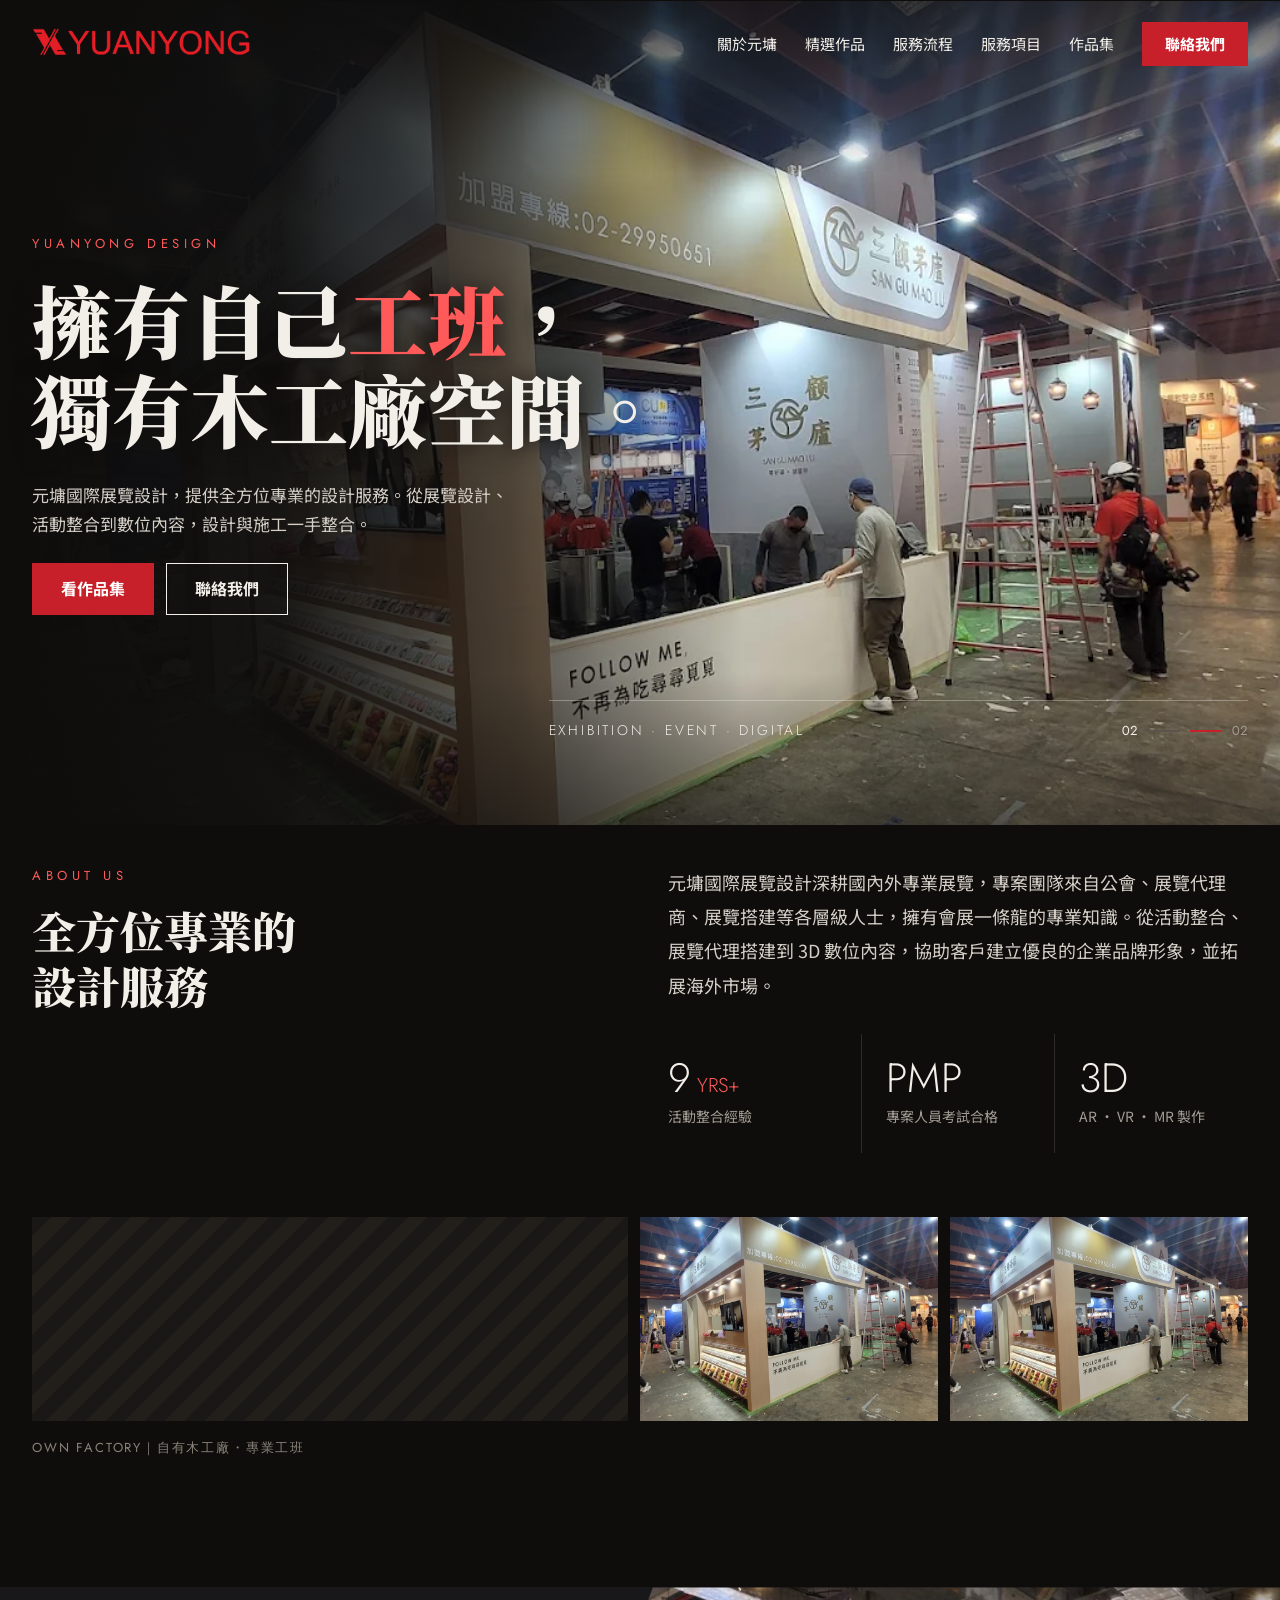
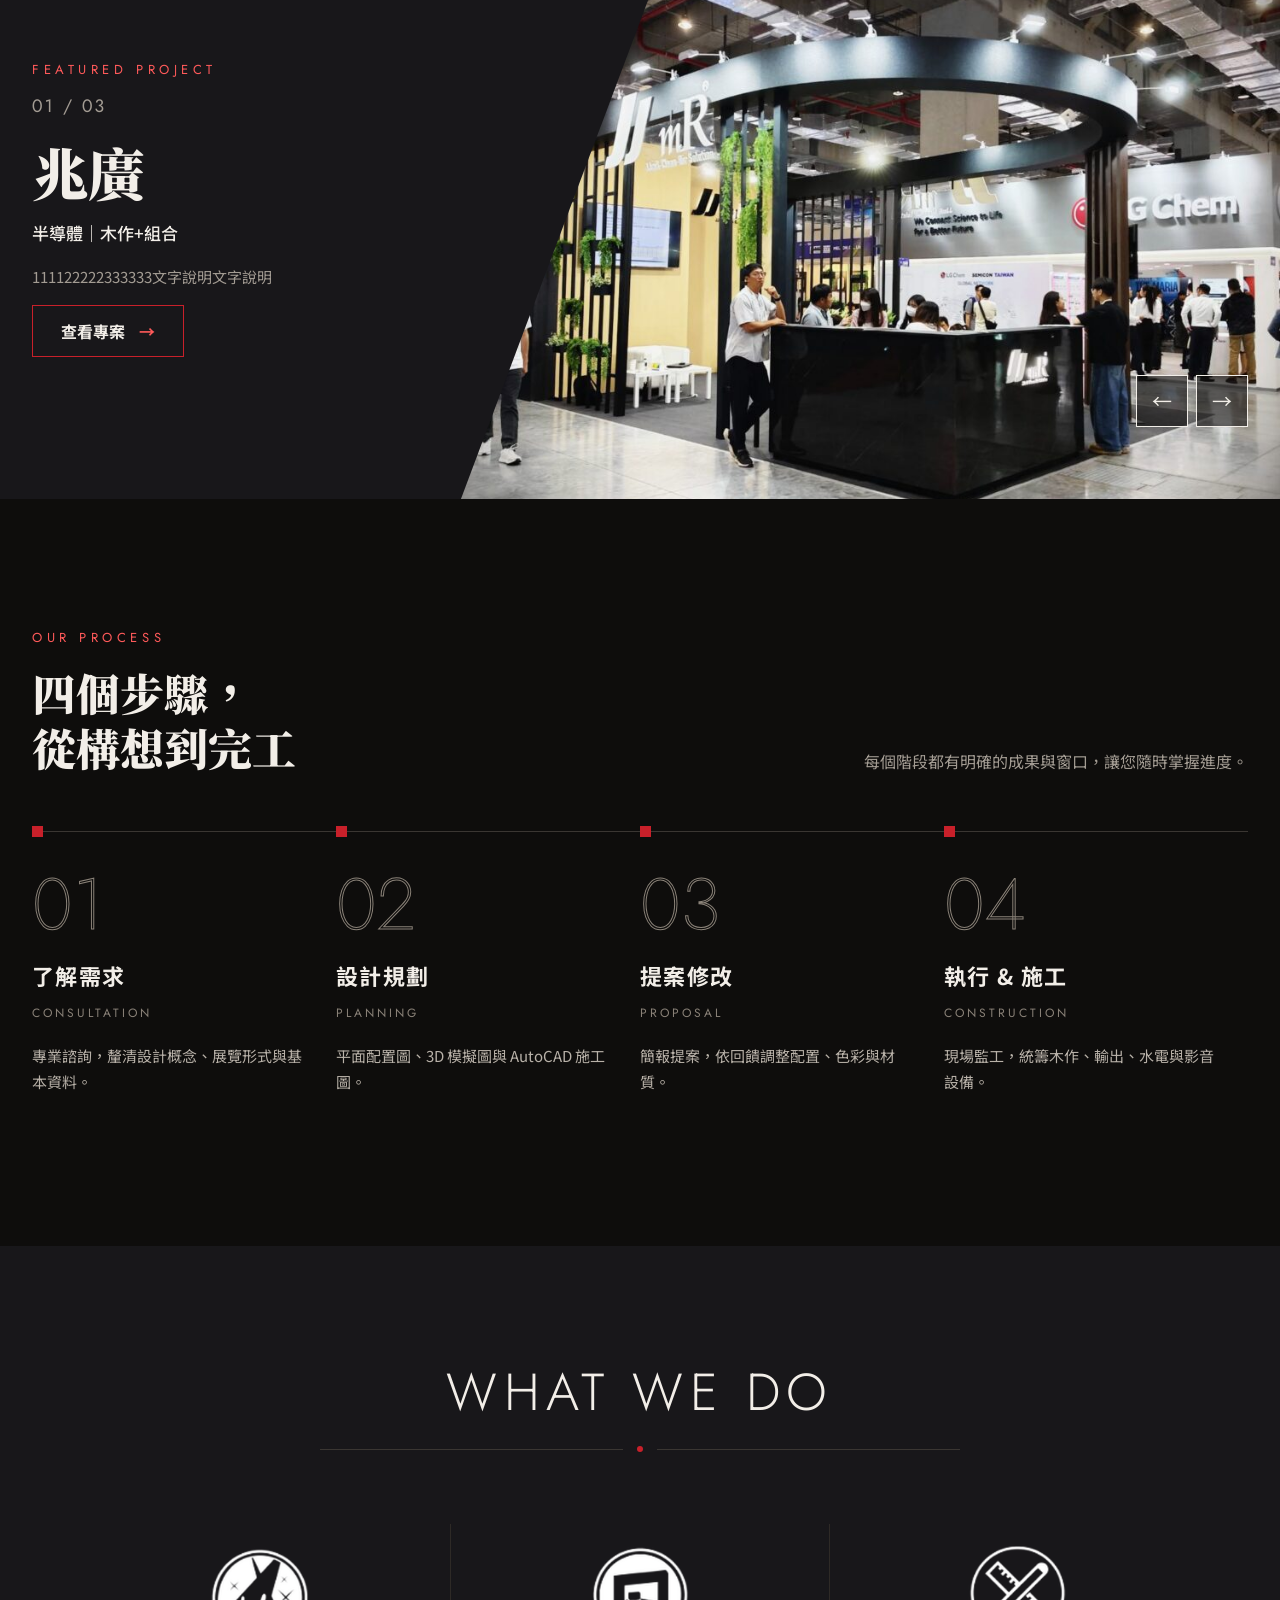
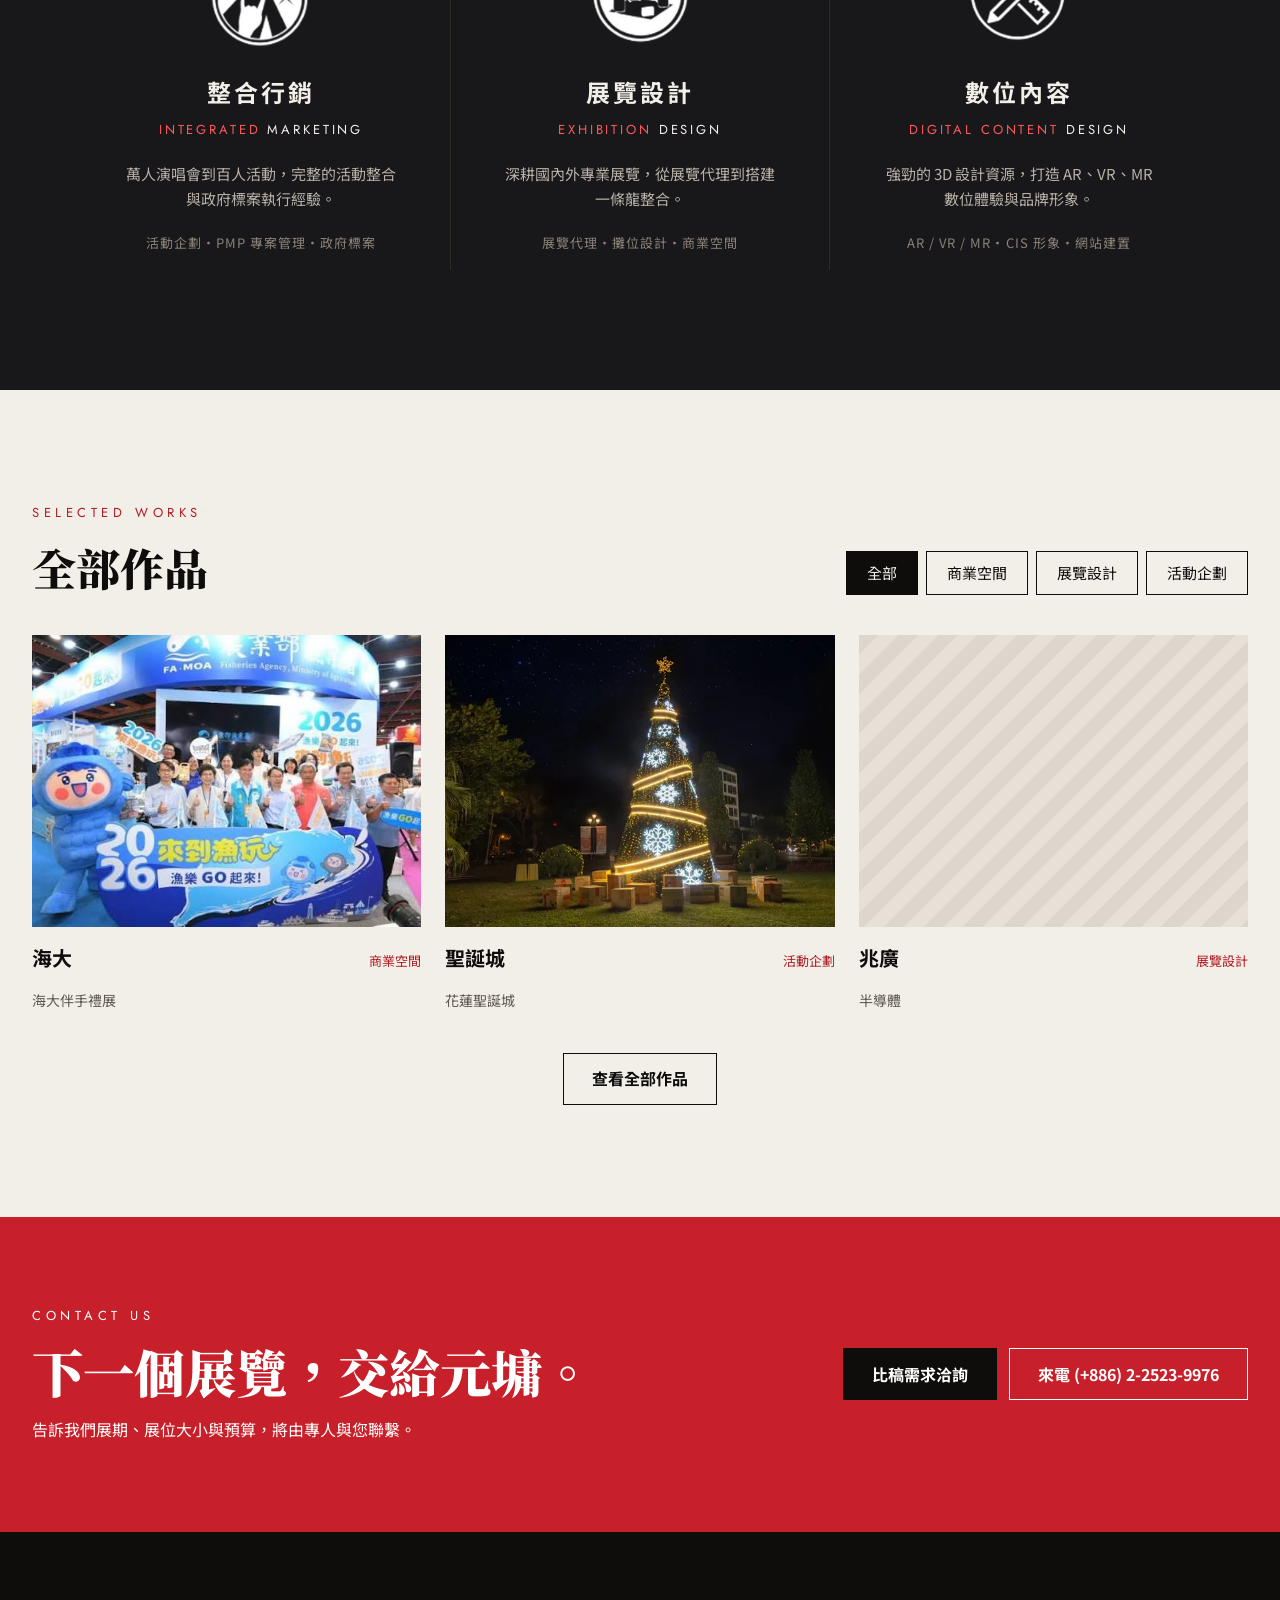
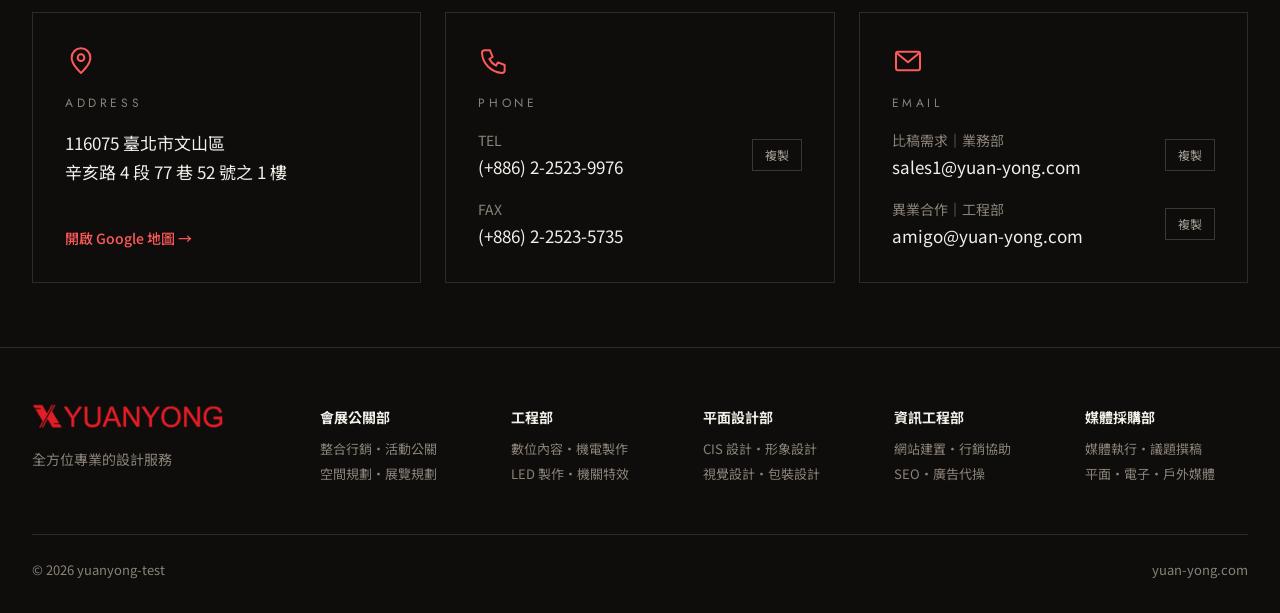
==== commit dd2ea77a: "更新官網：關於元墉、精選作品區塊與選單" ====
--- a/index.html
+++ b/index.html
@@ -5,8 +5,6 @@
 <meta charset="UTF-8">
 <meta name="viewport" content="width=device-width, initial-scale=1, viewport-fit=cover">
 <title>yuanyong-test</title>
-
-<link rel='dns-prefetch' href='./' />
 <link rel='dns-prefetch' href='//fonts.googleapis.com' />
 <link href='https://fonts.gstatic.com' crossorigin rel='preconnect' />
 <style id="wp-img-auto-sizes-contain-inline-css">
@@ -41,11 +39,11 @@
 			<svg viewBox="0 0 24 24" fill="none" stroke="currentColor" stroke-width="1.5" aria-hidden="true"><path d="M3 7h18M3 12h18M3 17h18"></path></svg>
 		</button>
 		<nav class="nav" id="site-nav" aria-label="主選單">
-			<a href="./#about">關於元墉</a>
-			<a href="./#process">服務流程</a>
-			<a href="./#service">服務項目</a>
+			<a href="#about">關於元墉</a>
+			<a href="#featured">精選作品</a>			<a href="#process">服務流程</a>
+			<a href="#service">服務項目</a>
 			<a href="works/">作品集</a>
-			<a class="btn btn-red" href="./#contact">聯絡我們</a>
+			<a class="btn btn-red" href="#contact">聯絡我們</a>
 		</nav>
 	</div>
 </header>
@@ -83,14 +81,7 @@
 						</div>
 									</div>
 			</div>
-			<div class="hero-vert" aria-hidden="true">全方位專業的設計服務</div>
-			<div class="media warm hero-detail"><img width="1024" height="578" src="wp-content/uploads/2026/10/unnamed-1024x578.webp" class="attachment-large size-large" alt="" loading="lazy" decoding="async" srcset="wp-content/uploads/2026/10/unnamed-1024x578.webp 1024w, wp-content/uploads/2026/10/unnamed-300x169.webp 300w, wp-content/uploads/2026/10/unnamed-768x433.webp 768w, wp-content/uploads/2026/10/unnamed.webp 1360w" sizes="auto, (max-width: 1024px) 100vw, 1024px" /></div>							<div class="hero-card">
-											<a class="thumb" href="works/%E5%85%83%E5%A2%89test/" tabindex="-1" aria-hidden="true"><img width="960" height="720" src="wp-content/uploads/2026/10/%E5%85%86%E5%BB%A3%E5%AF%A6%E6%99%AF%E7%85%A7-960x720.jpg" class="attachment-yy-card size-yy-card wp-post-image" alt="" decoding="async" srcset="wp-content/uploads/2026/10/%E5%85%86%E5%BB%A3%E5%AF%A6%E6%99%AF%E7%85%A7-960x720.jpg 960w, wp-content/uploads/2026/10/%E5%85%86%E5%BB%A3%E5%AF%A6%E6%99%AF%E7%85%A7-300x225.jpg 300w, wp-content/uploads/2026/10/%E5%85%86%E5%BB%A3%E5%AF%A6%E6%99%AF%E7%85%A7-1024x768.jpg 1024w, wp-content/uploads/2026/10/%E5%85%86%E5%BB%A3%E5%AF%A6%E6%99%AF%E7%85%A7-768x576.jpg 768w, wp-content/uploads/2026/10/%E5%85%86%E5%BB%A3%E5%AF%A6%E6%99%AF%E7%85%A7.jpg 1477w" sizes="(max-width: 960px) 100vw, 960px" /></a>
-										<span class="k">FEATURED PROJECT</span>
-					<strong>兆廣</strong>
-					<span>半導體</span>					<a href="works/%E5%85%83%E5%A2%89test/">看這個案例 →</a>
-				</div>
-					</div>
+		</div>
 	</section>
 
 	<section id="about" class="wrap about" aria-labelledby="about-title">
@@ -116,8 +107,40 @@
 						</div>
 												</div>
 		</div>
-	</section>
-
+					<div class="about-strip count-3">
+									<div class="media as1"><img width="1024" height="578" src="wp-content/uploads/2026/10/unnamed-1024x578.webp" class="attachment-large size-large" alt="" loading="lazy" decoding="async" srcset="wp-content/uploads/2026/10/unnamed-1024x578.webp 1024w, wp-content/uploads/2026/10/unnamed-300x169.webp 300w, wp-content/uploads/2026/10/unnamed-768x433.webp 768w, wp-content/uploads/2026/10/unnamed.webp 1360w" sizes="auto, (max-width: 1024px) 100vw, 1024px" /></div>									<div class="media as2"><img width="960" height="720" src="wp-content/uploads/2026/10/unnamed-960x720.webp" class="attachment-yy-card size-yy-card" alt="" loading="lazy" decoding="async" /></div>									<div class="media as3"><img width="960" height="720" src="wp-content/uploads/2026/10/unnamed-960x720.webp" class="attachment-yy-card size-yy-card" alt="" loading="lazy" decoding="async" /></div>								<p class="about-cap">OWN FACTORY｜自有木工廠・專業工班</p>			</div>
+			</section>
+
+			<section id="featured" class="featured" aria-labelledby="feat-title">
+							<div class="feat-slide is-active" data-i="0">
+					<div class="media"><img width="1477" height="1108" src="wp-content/uploads/2026/10/%E5%85%86%E5%BB%A3%E5%AF%A6%E6%99%AF%E7%85%A7.jpg" class="attachment-yy-hero size-yy-hero" alt="" loading="lazy" decoding="async" srcset="wp-content/uploads/2026/10/%E5%85%86%E5%BB%A3%E5%AF%A6%E6%99%AF%E7%85%A7.jpg 1477w, wp-content/uploads/2026/10/%E5%85%86%E5%BB%A3%E5%AF%A6%E6%99%AF%E7%85%A7-300x225.jpg 300w, wp-content/uploads/2026/10/%E5%85%86%E5%BB%A3%E5%AF%A6%E6%99%AF%E7%85%A7-1024x768.jpg 1024w, wp-content/uploads/2026/10/%E5%85%86%E5%BB%A3%E5%AF%A6%E6%99%AF%E7%85%A7-768x576.jpg 768w, wp-content/uploads/2026/10/%E5%85%86%E5%BB%A3%E5%AF%A6%E6%99%AF%E7%85%A7-960x720.jpg 960w" sizes="auto, (max-width: 1477px) 100vw, 1477px" /></div>				</div>
+							<div class="feat-slide" data-i="1">
+					<div class="media"><img width="547" height="365" src="wp-content/uploads/2026/10/images.jpg" class="attachment-yy-hero size-yy-hero" alt="" loading="lazy" decoding="async" srcset="wp-content/uploads/2026/10/images.jpg 547w, wp-content/uploads/2026/10/images-300x200.jpg 300w" sizes="auto, (max-width: 547px) 100vw, 547px" /></div>				</div>
+							<div class="feat-slide" data-i="2">
+					<div class="media"><img width="640" height="427" src="wp-content/uploads/2026/10/5394408c3361b3cd735a60f33674e697.webp" class="attachment-yy-hero size-yy-hero" alt="" loading="lazy" decoding="async" srcset="wp-content/uploads/2026/10/5394408c3361b3cd735a60f33674e697.webp 640w, wp-content/uploads/2026/10/5394408c3361b3cd735a60f33674e697-300x200.webp 300w" sizes="auto, (max-width: 640px) 100vw, 640px" /></div>				</div>
+						<div class="wrap feat-body">
+				<div class="feat-top">
+					<p class="eyebrow" id="feat-title">FEATURED PROJECT</p>
+					<span class="feat-count"><span class="cur">01</span> / 03</span>				</div>
+														<div class="feat-text is-active" data-i="0">
+						<h2>兆廣</h2>
+						<p class="feat-meta">半導體｜木作+組合</p>						<p class="feat-ex">111122222333333文字說明文字說明</p>						<a class="btn btn-line feat-btn" href="works/%E5%85%83%E5%A2%89test/">查看專案 <span aria-hidden="true">→</span></a>
+					</div>
+														<div class="feat-text" data-i="1">
+						<h2>海大</h2>
+						<p class="feat-meta">海大伴手禮展｜木作+組合</p>						<p class="feat-ex">賣魚ˊˊˊˊˊˊˊˊˊˊˊˊˊˊˊˊˊˊˊˊˊˊˊˊˊˊˊˊˊˊˊˊ魚</p>						<a class="btn btn-line feat-btn" href="works/%E6%B5%B7%E5%A4%A7/">查看專案 <span aria-hidden="true">→</span></a>
+					</div>
+														<div class="feat-text" data-i="2">
+						<h2>聖誕城</h2>
+						<p class="feat-meta">花蓮聖誕城｜活動統包</p>						<p class="feat-ex">文字說明文字說明</p>						<a class="btn btn-line feat-btn" href="works/%E8%81%96%E8%AA%95%E5%9F%8E/">查看專案 <span aria-hidden="true">→</span></a>
+					</div>
+													<div class="feat-arrows">
+						<button type="button" class="feat-prev" aria-label="上一個作品">←</button>
+						<button type="button" class="feat-next" aria-label="下一個作品">→</button>
+					</div>
+							</div>
+		</section>
+	
 	<section id="process" class="wrap process" aria-labelledby="process-title">
 		<div class="sec-head">
 			<div>
@@ -199,7 +222,7 @@
 			<div class="sec-head">
 				<div>
 					<p class="eyebrow">SELECTED WORKS</p>
-					<h2 class="h-serif" id="works-title">精選作品</h2>
+					<h2 class="h-serif" id="works-title">全部作品</h2>
 				</div>
 				<div class="filters" role="group" aria-label="作品分類"><button type="button" data-filter="all" aria-pressed="true">全部</button><button type="button" data-filter="space" aria-pressed="false">商業空間</button><button type="button" data-filter="exhibition" aria-pressed="false">展覽設計</button><button type="button" data-filter="event" aria-pressed="false">活動企劃</button></div>			</div>
 							<div class="work-grid">
--- a/wp-content/themes/yuanyong/assets/css/main.css
+++ b/wp-content/themes/yuanyong/assets/css/main.css
@@ -86,7 +86,7 @@
 .menu-btn svg { width: 22px; height: 22px; }
 
 /* ---------- hero ---------- */
-.hero { position: relative; overflow: hidden; margin-top: -88px; padding: 120px 0 140px; }
+.hero { position: relative; overflow: hidden; margin-top: -88px; padding: 120px 0 64px; }
 .hero-slides { position: absolute; left: 0; right: 0; top: 0; height: 960px; }
 .hero-slides .media { position: absolute; inset: 0; opacity: 0; transition: opacity 1.2s ease; }
 .hero-slides .media.is-active { opacity: 1; }
@@ -119,14 +119,15 @@
 .hero-card a:hover { color: var(--red-ink); }
 
 /* ---------- about ---------- */
-.about { display: grid; grid-template-columns: repeat(auto-fit, minmax(320px, 1fr)); gap: 56px; align-items: start; padding-block: 40px 128px; }
+.about { display: grid; grid-template-columns: repeat(2, minmax(0, 1fr)); gap: 56px; align-items: start; padding-block: 40px 128px; }
 .about > div { display: flex; flex-direction: column; gap: 16px; min-width: 0; }
 .about .body { gap: 32px; }
 .about .body p { font-size: 18px; color: var(--fg-2); line-height: 1.9; }
-.stats { display: grid; grid-template-columns: repeat(auto-fit, minmax(150px, 1fr)); gap: 1px; background: var(--line); }
+.stats { display: grid; grid-template-columns: repeat(3, minmax(0, 1fr)); gap: 1px; background: var(--line); }
 .stats div { background: var(--bg); padding: 24px 24px 24px 0; display: flex; flex-direction: column; gap: 6px; }
 .stats div + div { padding-left: 24px; }
-.stats b { font-family: var(--f-latin); font-weight: 300; font-size: 44px; line-height: 1; }
+.stats b { font-family: var(--f-latin); font-weight: 300; font-size: clamp(32px, 3.2vw, 44px); line-height: 1; white-space: nowrap; }
+@media (max-width: 600px) { .stats { grid-template-columns: 1fr; } .stats div, .stats div + div { padding: 20px 0; } }
 .stats b small { font-size: 20px; color: var(--red-text); }
 .stats span { font-size: 14px; color: var(--muted); }
 
@@ -319,3 +320,46 @@
 .hero-card .thumb { grid-column: 2; grid-row: 1 / span 4; align-self: center; display: block; aspect-ratio: 1 / 1; overflow: hidden; background: #DDD6CC; }
 .hero-card .thumb img { width: 100%; height: 100%; object-fit: cover; transition: transform .6s ease; }
 .hero-card:hover .thumb img { transform: scale(1.04); }
+
+/* ---------- featured project (own section) ---------- */
+.featured { position: relative; height: clamp(500px, 40vw, 600px); background: var(--bg-2); overflow: hidden; }
+.featured { --cut: clamp(160px, 15vw, 230px); }
+.feat-slide { position: absolute; right: 0; top: 0; bottom: 0; width: 64%; clip-path: polygon(var(--cut) 0, 100% 0, 100% 100%, 0 100%); opacity: 0; transition: opacity .8s ease; }
+.feat-slide.is-active { opacity: 1; }
+.feat-slide .media { width: 100%; height: 100%; }
+.feat-body { position: relative; z-index: 2; height: 100%; padding-block: 72px; display: flex; flex-direction: column; justify-content: space-between; }
+.feat-top { display: flex; flex-direction: column; gap: 10px; }
+.feat-count { font-family: var(--f-latin); font-size: 18px; letter-spacing: 0.12em; color: var(--muted); font-variant-numeric: tabular-nums; }
+.feat-text { display: none; flex-direction: column; gap: 16px; max-width: 400px; }
+.feat-text.is-active { display: flex; animation: featIn .6s ease both; }
+@keyframes featIn { from { opacity: 0; transform: translateY(10px); } to { opacity: 1; transform: none; } }
+.feat-text h2 { margin: 0; font-family: var(--f-serif); font-weight: 900; font-size: clamp(40px, 4.4vw, 60px); line-height: 1.12; }
+.feat-meta { font-size: 17px; font-weight: 500; }
+.feat-ex { font-size: 15px; color: var(--muted); }
+.feat-btn { align-self: flex-start; gap: 14px; border-color: var(--red); }
+.feat-btn span { color: var(--red-text); }
+.feat-btn:hover { background: var(--red); border-color: var(--red); color: #FFFFFF; }
+.feat-btn:hover span { color: #FFFFFF; }
+.feat-arrows { align-self: flex-end; display: flex; gap: 8px; }
+.feat-arrows button { width: 52px; height: 52px; border: 1px solid var(--fg); background: rgba(14,13,12,.6); color: var(--fg); font: inherit; font-size: 20px; cursor: pointer; transition: background .2s, color .2s; }
+.feat-arrows button:hover { background: var(--fg); color: var(--ink); }
+
+/* ---------- about: factory photo strip ---------- */
+.about > .about-strip { grid-column: 1 / -1; display: grid; grid-template-columns: minmax(0, 2fr) minmax(0, 1fr) minmax(0, 1fr); gap: 12px; margin-top: 8px; }
+.about-strip .media { height: clamp(180px, 16vw, 240px); }
+.about > .about-strip.count-1 { grid-template-columns: 1fr; }
+.about > .about-strip.count-2 { grid-template-columns: minmax(0, 2fr) minmax(0, 1fr); }
+.about-cap { grid-column: 1 / -1; margin: 4px 0 0; font-family: var(--f-latin); font-size: 13px; letter-spacing: 0.14em; color: var(--dim); }
+.about-hint { grid-column: 1 / -1; margin: 0; padding: 14px 18px; border: 1px dashed var(--line-2); font-size: 13px; color: var(--muted); }
+
+@media (max-width: 960px) {
+  .featured { height: auto; }
+  .feat-slide { position: relative; width: 100%; height: 58vw; clip-path: none; display: none; opacity: 1; }
+  .feat-slide.is-active { display: block; }
+  .feat-body { padding-block: 40px 56px; gap: 24px; }
+  .about > .about-strip { grid-template-columns: 1fr 1fr; }
+  .about-strip .as1 { grid-column: 1 / -1; }
+  .feat-arrows { align-self: flex-start; }
+}
+@media (max-width: 760px) { .about { grid-template-columns: 1fr; } }
+.featured + .process { padding-top: 128px; }
